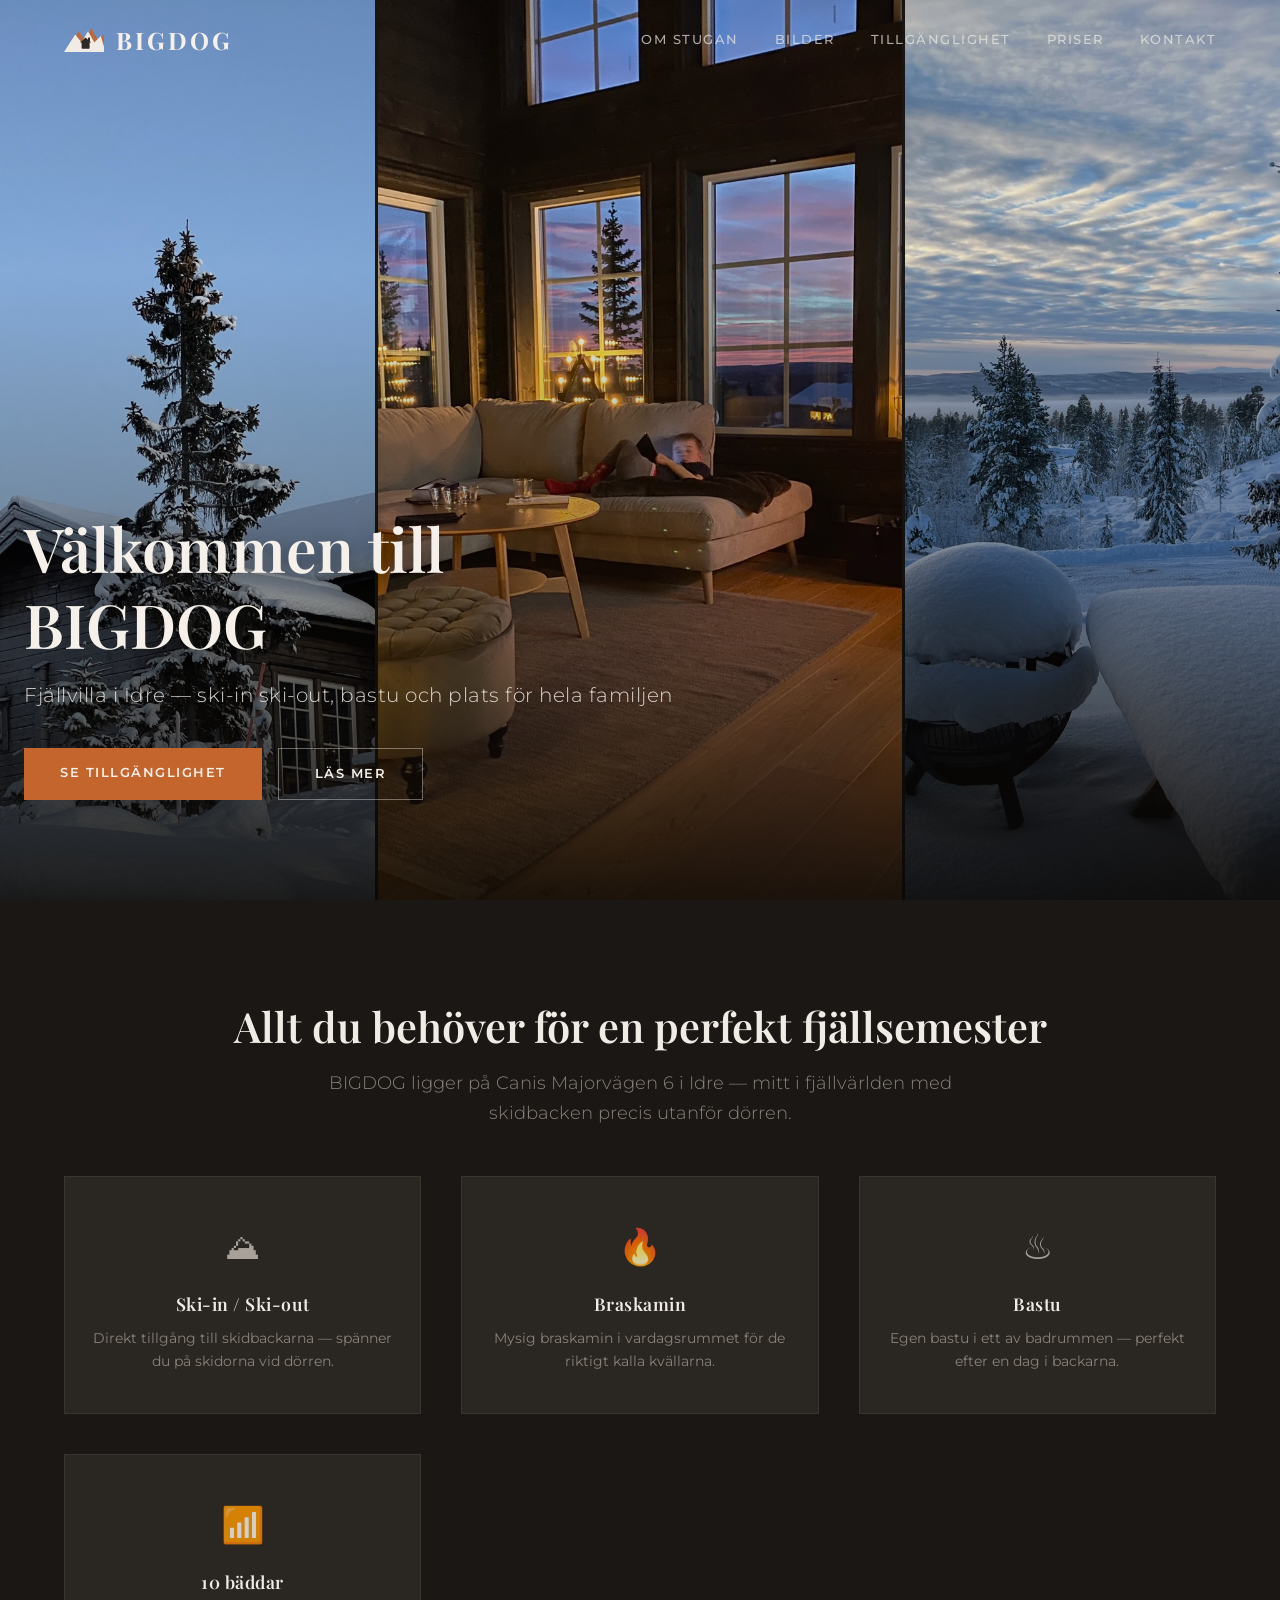
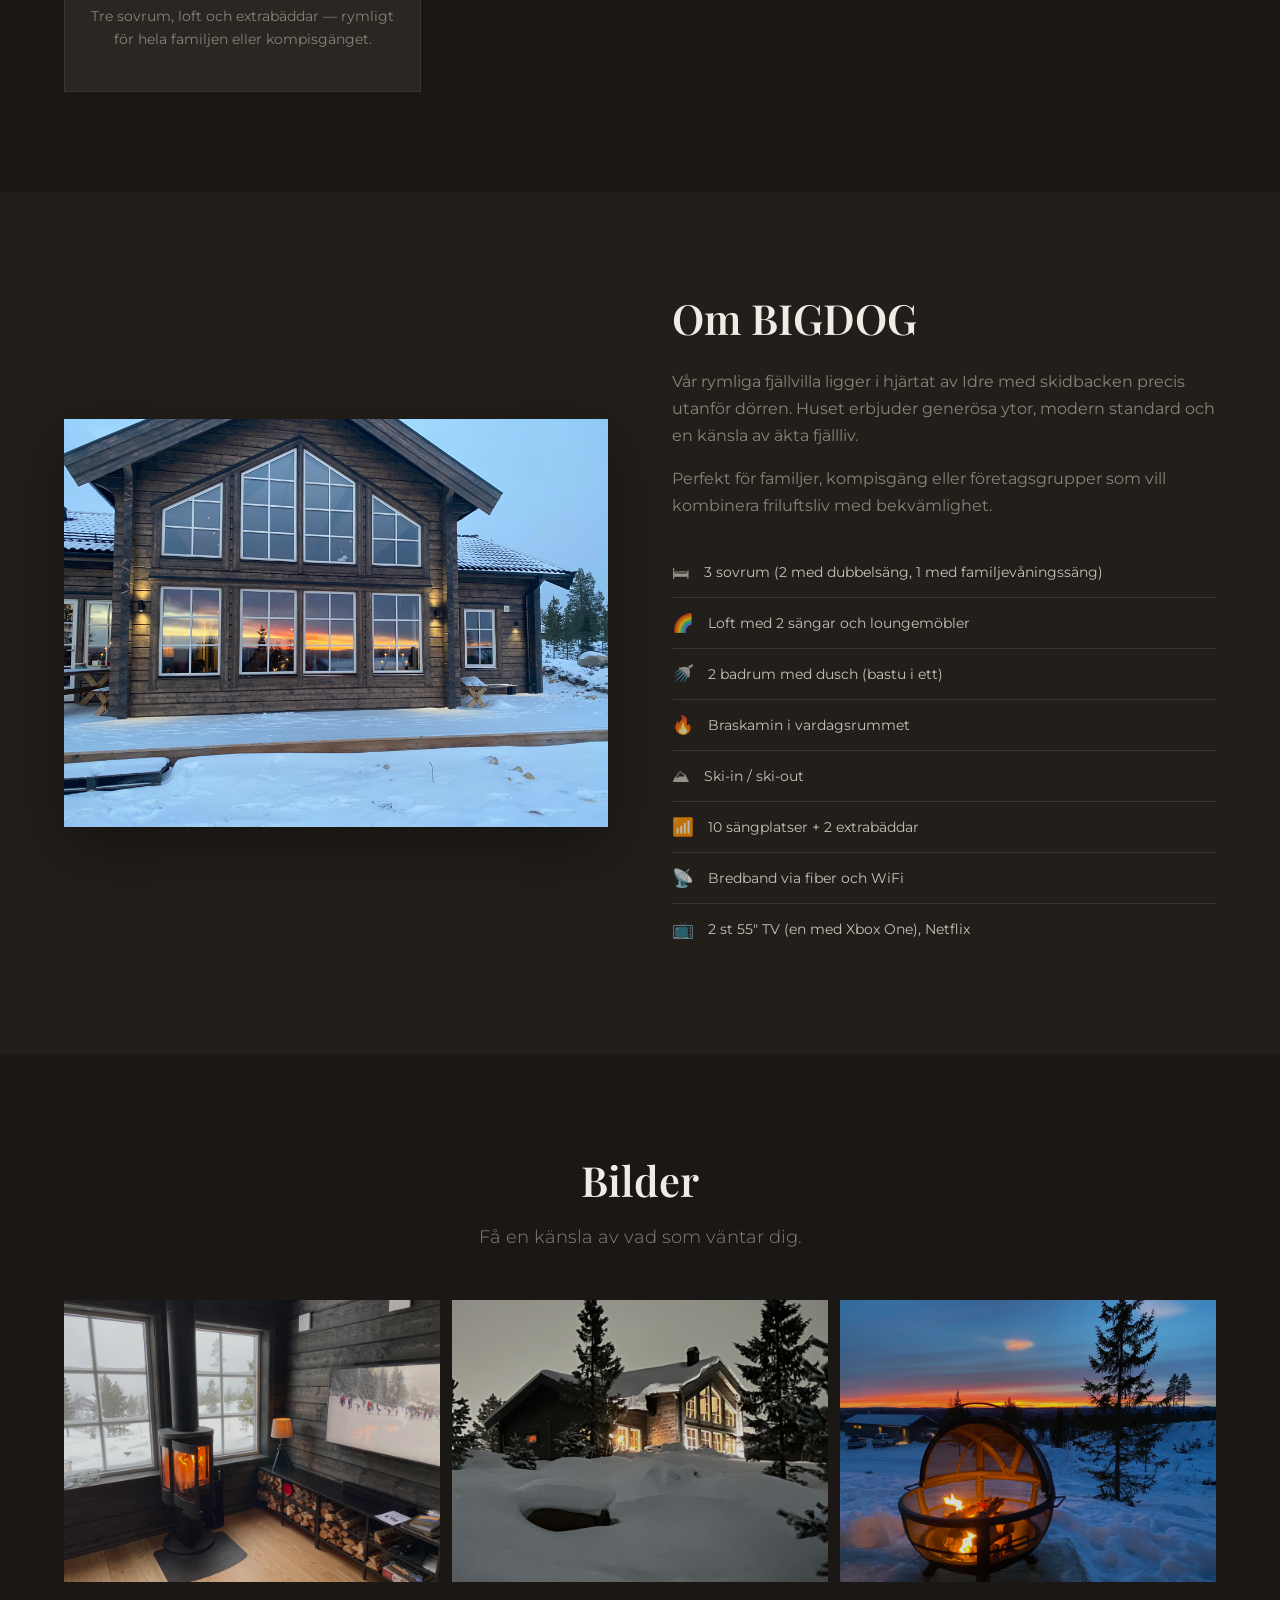
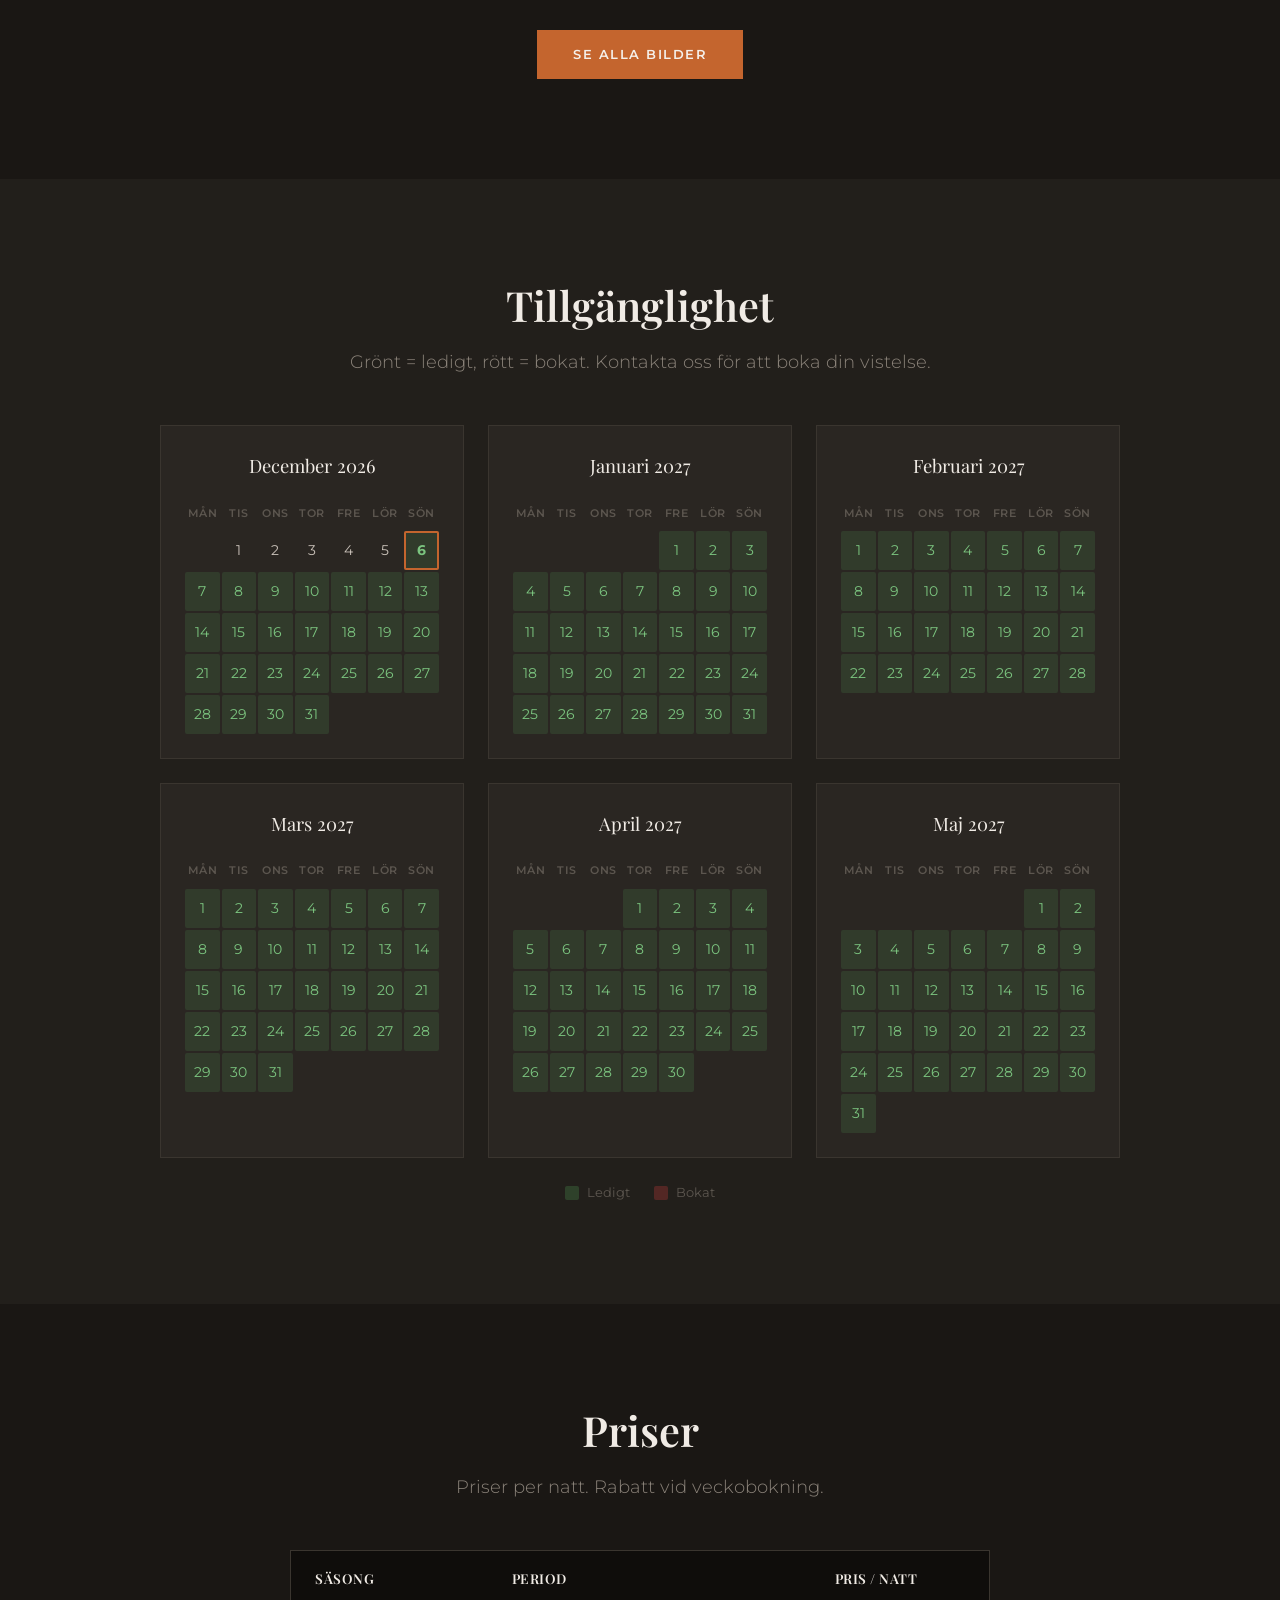
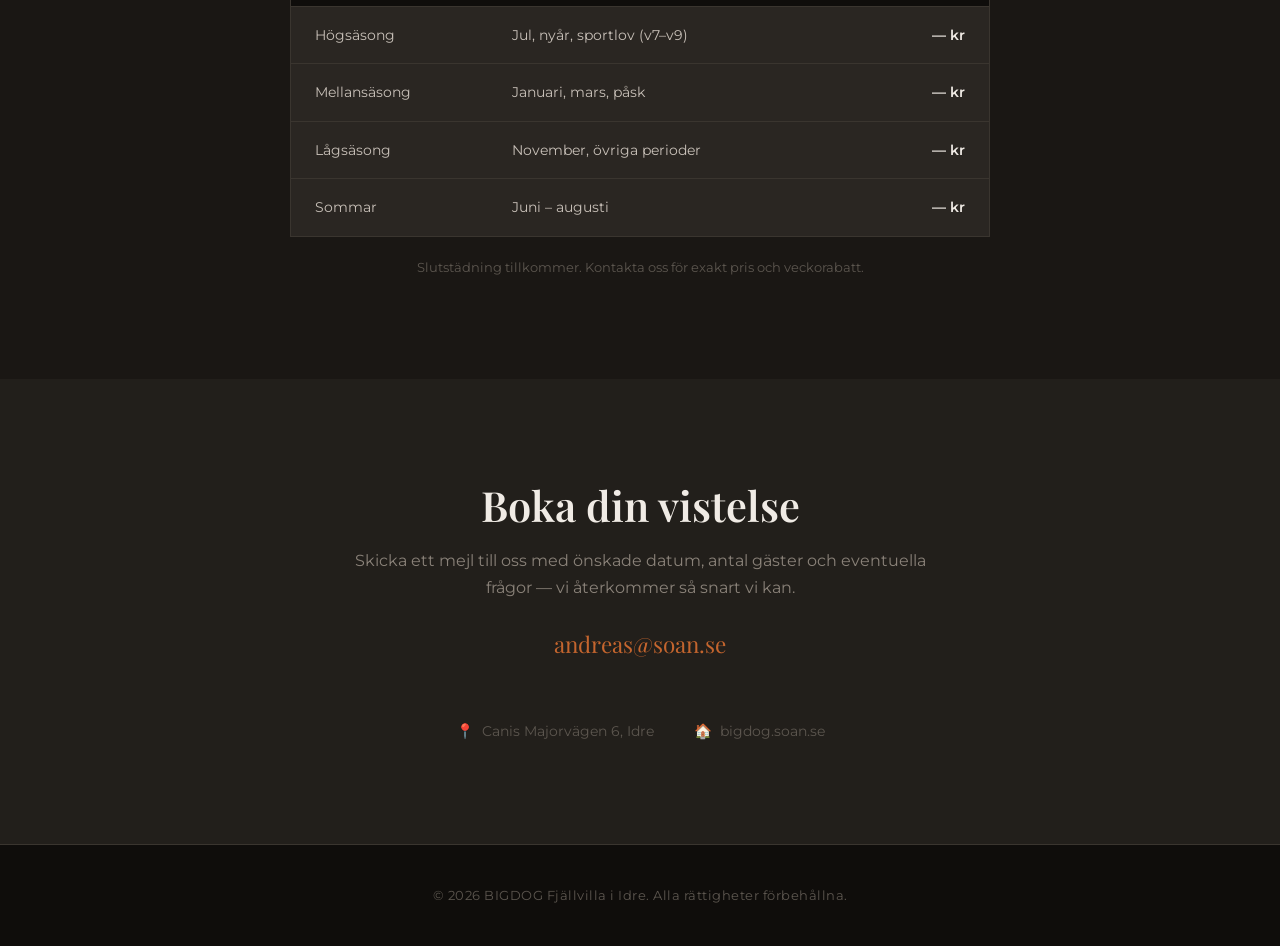
==== index.html @ 80e3b3d6 "Initial site: dark Forsgrens-inspired design with triptych hero Static rental site for BIGDOG fjällv" ====
<!DOCTYPE html>
<html lang="sv">
<head>
  <meta charset="UTF-8">
  <meta name="viewport" content="width=device-width, initial-scale=1.0">
  <title>BIGDOG — Fjällvilla i Idre</title>
  <meta name="description" content="Hyr vår fjällvilla BIGDOG i Idre. Ski-in ski-out, bastu, braskamin och plats för 10 gäster. Boka din fjällupplevelse idag.">
  <link rel="stylesheet" href="css/style.css">
  <link rel="icon" type="image/svg+xml" href="logo.svg">
</head>
<body>

  <!-- ===== HEADER ===== -->
  <header class="site-header">
    <div class="container">
      <a href="index.html" class="logo">
        <!-- Inline mini logo for header -->
        <svg viewBox="0 0 50 50" width="40" height="40" fill="none" xmlns="http://www.w3.org/2000/svg">
          <path d="M4 40 L18 14 L26 24 L34 10 L42 24 L50 18 L56 40 Z" fill="#C4652E" opacity="0.85"/>
          <path d="M0 40 L14 18 L22 28 L30 14 L38 28 L46 20 L52 40 Z" fill="#F0EBE5"/>
          <rect x="22" y="27" width="10" height="9" rx="1" fill="#2D2926"/>
          <path d="M20 28 L27 22 L34 28 Z" fill="#2D2926"/>
          <rect x="30" y="22" width="2.5" height="5" rx="0.5" fill="#2D2926"/>
        </svg>
        <span class="logo-text">BIGDOG</span>
      </a>
      <nav class="nav-links">
        <a href="#om">Om stugan</a>
        <a href="#galleri">Bilder</a>
        <a href="#kalender">Tillgänglighet</a>
        <a href="#priser">Priser</a>
        <a href="#kontakt">Kontakt</a>
      </nav>
      <button class="nav-toggle" aria-label="Meny">
        <span></span><span></span><span></span>
      </button>
    </div>
  </header>

  <!-- ===== HERO ===== -->
  <section class="hero">
    <div class="hero-triptych">
      <div class="hero-panel" style="background-image:url('pictures/gallery-13.jpg')"></div>
      <div class="hero-panel hero-panel--main" style="background-image:url('pictures/gallery-7.jpg')"></div>
      <div class="hero-panel" style="background-image:url('pictures/gallery-8.jpg')"></div>
    </div>
    <div class="hero-overlay"></div>
    <div class="hero-content">
      <h1>Välkommen till BIGDOG</h1>
      <p class="tagline">Fjällvilla i Idre — ski-in ski-out, bastu och plats för hela familjen</p>
      <div class="hero-buttons">
        <a href="#kalender" class="btn btn-primary">Se tillgänglighet</a>
        <a href="#om" class="btn btn-outline">Läs mer</a>
      </div>
    </div>
  </section>

  <!-- ===== FEATURES ===== -->
  <section class="section text-center">
    <div class="container">
      <h2>Allt du behöver för en perfekt fjällsemester</h2>
      <p class="section-subtitle">BIGDOG ligger på Canis Majorvägen 6 i Idre — mitt i fjällvärlden med skidbacken precis utanför dörren.</p>
      <div class="features-grid">
        <div class="feature-card">
          <span class="feature-icon">&#9968;</span>
          <h3>Ski-in / Ski-out</h3>
          <p>Direkt tillgång till skidbackarna — spänner du på skidorna vid dörren.</p>
        </div>
        <div class="feature-card">
          <span class="feature-icon">&#128293;</span>
          <h3>Braskamin</h3>
          <p>Mysig braskamin i vardagsrummet för de riktigt kalla kvällarna.</p>
        </div>
        <div class="feature-card">
          <span class="feature-icon">&#9832;</span>
          <h3>Bastu</h3>
          <p>Egen bastu i ett av badrummen — perfekt efter en dag i backarna.</p>
        </div>
        <div class="feature-card">
          <span class="feature-icon">&#128246;</span>
          <h3>10 bäddar</h3>
          <p>Tre sovrum, loft och extrabäddar — rymligt för hela familjen eller kompisgänget.</p>
        </div>
      </div>
    </div>
  </section>

  <!-- ===== OM STUGAN ===== -->
  <section id="om" class="section section--alt">
    <div class="container">
      <div class="about-grid">
        <div class="about-image">
          <img src="pictures/exterior.jpg" alt="BIGDOG fjällvilla exteriör">
        </div>
        <div class="about-text">
          <h2>Om BIGDOG</h2>
          <p>Vår rymliga fjällvilla ligger i hjärtat av Idre med skidbacken precis utanför dörren. Huset erbjuder generösa ytor, modern standard och en känsla av äkta fjällliv.</p>
          <p>Perfekt för familjer, kompisgäng eller företagsgrupper som vill kombinera friluftsliv med bekvämlighet.</p>
          <ul class="detail-list">
            <li><span class="icon">&#128719;</span> 3 sovrum (2 med dubbelsäng, 1 med familjevåningssäng)</li>
            <li><span class="icon">&#127752;</span> Loft med 2 sängar och loungemöbler</li>
            <li><span class="icon">&#128703;</span> 2 badrum med dusch (bastu i ett)</li>
            <li><span class="icon">&#128293;</span> Braskamin i vardagsrummet</li>
            <li><span class="icon">&#9968;</span> Ski-in / ski-out</li>
            <li><span class="icon">&#128246;</span> 10 sängplatser + 2 extrabäddar</li>
            <li><span class="icon">&#128225;</span> Bredband via fiber och WiFi</li>
            <li><span class="icon">&#128250;</span> 2 st 55" TV (en med Xbox One), Netflix</li>
          </ul>
        </div>
      </div>
    </div>
  </section>

  <!-- ===== GALLERI PREVIEW ===== -->
  <section id="galleri" class="section text-center">
    <div class="container">
      <h2>Bilder</h2>
      <p class="section-subtitle">Få en känsla av vad som väntar dig.</p>
      <div class="gallery-grid">
        <a href="galleri.html"><img src="pictures/gallery-1.jpg" alt="Braskamin med vedförvaring"></a>
        <a href="galleri.html"><img src="pictures/gallery-2.jpg" alt="Stugan i kvällsbelysning"></a>
        <a href="galleri.html"><img src="pictures/gallery-3.jpg" alt="Eldkorg i solnedgång"></a>
      </div>
      <div class="gallery-more">
        <a href="galleri.html" class="btn btn-primary">Se alla bilder</a>
      </div>
    </div>
  </section>

  <!-- ===== KALENDER ===== -->
  <section id="kalender" class="section section--alt text-center">
    <div class="container">
      <h2>Tillgänglighet</h2>
      <p class="section-subtitle">Grönt = ledigt, rött = bokat. Kontakta oss för att boka din vistelse.</p>
      <div class="calendar-wrapper">
        <div id="calendar-months" class="calendar-months">
          <!-- Rendered by calendar.js -->
        </div>
        <div class="calendar-legend">
          <span><span class="legend-dot available"></span> Ledigt</span>
          <span><span class="legend-dot booked"></span> Bokat</span>
        </div>
      </div>
    </div>
  </section>

  <!-- ===== PRISER ===== -->
  <section id="priser" class="section text-center">
    <div class="container">
      <h2>Priser</h2>
      <p class="section-subtitle">Priser per natt. Rabatt vid veckobokning.</p>
      <div class="pricing-table">
        <table>
          <thead>
            <tr>
              <th>Säsong</th>
              <th>Period</th>
              <th>Pris / natt</th>
            </tr>
          </thead>
          <tbody>
            <tr>
              <td>Högsäsong</td>
              <td>Jul, nyår, sportlov (v7–v9)</td>
              <td>— kr</td>
            </tr>
            <tr>
              <td>Mellansäsong</td>
              <td>Januari, mars, påsk</td>
              <td>— kr</td>
            </tr>
            <tr>
              <td>Lågsäsong</td>
              <td>November, övriga perioder</td>
              <td>— kr</td>
            </tr>
            <tr>
              <td>Sommar</td>
              <td>Juni – augusti</td>
              <td>— kr</td>
            </tr>
          </tbody>
        </table>
      </div>
      <p class="pricing-note">Slutstädning tillkommer. Kontakta oss för exakt pris och veckorabatt.</p>
    </div>
  </section>

  <!-- ===== KONTAKT ===== -->
  <section id="kontakt" class="section section--alt text-center">
    <div class="container">
      <div class="contact-content">
        <h2>Boka din vistelse</h2>
        <p>Skicka ett mejl till oss med önskade datum, antal gäster och eventuella frågor — vi återkommer så snart vi kan.</p>
        <a href="mailto:andreas@soan.se" class="contact-email">andreas@soan.se</a>
        <div class="contact-details">
          <div>
            <span>&#128205;</span> Canis Majorvägen 6, Idre
          </div>
          <div>
            <span>&#127968;</span> bigdog.soan.se
          </div>
        </div>
      </div>
    </div>
  </section>

  <!-- ===== FOOTER ===== -->
  <footer class="site-footer">
    <div class="container">
      <p>&copy; 2026 BIGDOG Fjällvilla i Idre. Alla rättigheter förbehållna.</p>
    </div>
  </footer>

  <script src="js/main.js"></script>
  <script src="js/calendar.js"></script>
</body>
</html>
---- css/style.css ----
/* ============================================================
   BIGDOG — Fjällvilla i Idre
   Design: Forsgrens-inspired dark timber, moody aesthetic
   ============================================================ */

/* --- Fonts --- */
@import url('https://fonts.googleapis.com/css2?family=Playfair+Display:wght@400;600;700&family=Montserrat:wght@300;400;500;600&display=swap');

/* --- Variables --- */
:root {
  --color-bg:         #1A1714;
  --color-bg-alt:     #221F1B;
  --color-bg-card:    #2A2622;
  --color-dark:       #0F0D0B;
  --color-text:       #C8C0B8;
  --color-text-light: #8A8279;
  --color-text-muted: #5C564F;
  --color-heading:    #F0EBE5;
  --color-white:      #F5F0EA;
  --color-accent:     #C4652E;
  --color-accent-hover:#D97A42;
  --color-border:     #3A352F;
  --color-overlay:    rgba(10, 8, 6, 0.45);

  --font-heading: 'Playfair Display', Georgia, serif;
  --font-body:    'Montserrat', 'Segoe UI', sans-serif;

  --max-width:    1200px;
  --header-h:     80px;
}

/* --- Reset --- */
*, *::before, *::after { box-sizing: border-box; margin: 0; padding: 0; }
html { scroll-behavior: smooth; }
body {
  font-family: var(--font-body);
  font-weight: 400;
  font-size: 16px;
  line-height: 1.7;
  color: var(--color-text);
  background: var(--color-bg);
}
img { max-width: 100%; height: auto; display: block; }
a   { color: var(--color-accent); text-decoration: none; transition: color .2s; }
a:hover { color: var(--color-accent-hover); }
ul  { list-style: none; }

/* --- Utility --- */
.container { max-width: var(--max-width); margin: 0 auto; padding: 0 24px; }
.section   { padding: 100px 0; }
.section--alt { background: var(--color-bg-alt); }
.text-center { text-align: center; }

/* --- Typography --- */
h1, h2, h3, h4 {
  font-family: var(--font-heading);
  color: var(--color-heading);
  font-weight: 600;
  line-height: 1.25;
}
h1 { font-size: clamp(2.4rem, 5vw, 3.8rem); }
h2 { font-size: clamp(1.8rem, 3.5vw, 2.6rem); margin-bottom: 16px; }
h3 { font-size: 1.3rem; margin-bottom: 12px; }
p + p { margin-top: 1em; }

.section-subtitle {
  font-family: var(--font-body);
  font-weight: 300;
  font-size: 1.1rem;
  color: var(--color-text-light);
  max-width: 640px;
  margin: 0 auto 48px;
}

/* --- Header / Nav --- */
.site-header {
  position: fixed;
  top: 0; left: 0; right: 0;
  height: var(--header-h);
  z-index: 1000;
  background: transparent;
  transition: background .4s;
}
.site-header.scrolled {
  background: rgba(15, 13, 11, 0.95);
  backdrop-filter: blur(12px);
  -webkit-backdrop-filter: blur(12px);
}
.site-header .container {
  display: flex;
  align-items: center;
  justify-content: space-between;
  height: 100%;
}
.logo {
  display: flex;
  align-items: center;
  gap: 12px;
  text-decoration: none;
}
.logo svg { height: 40px; width: auto; }
.logo-text {
  font-family: var(--font-heading);
  font-size: 1.5rem;
  font-weight: 700;
  color: var(--color-white);
  letter-spacing: 3px;
  text-transform: uppercase;
}

.nav-links {
  display: flex;
  gap: 36px;
  align-items: center;
}
.nav-links a {
  color: rgba(240,235,229,.7);
  font-size: .8rem;
  font-weight: 500;
  letter-spacing: 1.5px;
  text-transform: uppercase;
  transition: color .2s;
  position: relative;
}
.nav-links a::after {
  content: '';
  position: absolute;
  bottom: -4px;
  left: 0; right: 0;
  height: 1px;
  background: var(--color-white);
  transform: scaleX(0);
  transition: transform .3s;
}
.nav-links a:hover::after,
.nav-links a.active::after {
  transform: scaleX(1);
}
.nav-links a:hover,
.nav-links a.active {
  color: var(--color-white);
}

/* Hamburger */
.nav-toggle {
  display: none;
  background: none;
  border: none;
  cursor: pointer;
  padding: 8px;
}
.nav-toggle span {
  display: block;
  width: 24px;
  height: 2px;
  background: var(--color-white);
  margin: 5px 0;
  transition: transform .3s, opacity .3s;
}
.nav-toggle.open span:nth-child(1) { transform: translateY(7px) rotate(45deg); }
.nav-toggle.open span:nth-child(2) { opacity: 0; }
.nav-toggle.open span:nth-child(3) { transform: translateY(-7px) rotate(-45deg); }

/* --- Hero --- */
.hero {
  position: relative;
  min-height: 100vh;
  display: flex;
  align-items: flex-end;
  justify-content: flex-start;
  color: var(--color-white);
  overflow: hidden;
}
.hero-triptych {
  position: absolute;
  inset: 0;
  display: grid;
  grid-template-columns: 1fr 1.4fr 1fr;
  gap: 3px;
  z-index: -2;
}
.hero-panel {
  background-size: cover;
  background-position: center;
}
.hero-panel--main {
  background-position: center 30%;
}
.hero-overlay {
  position: absolute;
  inset: 0;
  background: linear-gradient(
    to top,
    rgba(10, 8, 6, 0.9) 0%,
    rgba(10, 8, 6, 0.35) 40%,
    rgba(10, 8, 6, 0.08) 70%,
    rgba(10, 8, 6, 0.15) 100%
  );
  z-index: -1;
}
.hero-content {
  max-width: 720px;
  padding: 0 24px 100px;
}
.hero h1 {
  color: var(--color-white);
  margin-bottom: 16px;
  text-shadow: 0 2px 20px rgba(0,0,0,.4);
}
.hero .tagline {
  font-family: var(--font-body);
  font-weight: 300;
  font-size: clamp(1rem, 2.5vw, 1.25rem);
  margin-bottom: 36px;
  opacity: .85;
  letter-spacing: .5px;
}

/* --- Buttons --- */
.btn {
  display: inline-block;
  padding: 14px 36px;
  font-family: var(--font-body);
  font-size: .8rem;
  font-weight: 600;
  letter-spacing: 1.5px;
  text-transform: uppercase;
  border-radius: 0;
  transition: background .2s, transform .15s, border-color .2s;
  cursor: pointer;
  border: none;
}
.btn:hover { transform: translateY(-1px); }
.btn-primary {
  background: var(--color-accent);
  color: var(--color-white);
}
.btn-primary:hover {
  background: var(--color-accent-hover);
  color: var(--color-white);
}
.btn-outline {
  background: transparent;
  color: var(--color-white);
  border: 1px solid rgba(240,235,229,.4);
}
.btn-outline:hover {
  background: rgba(240,235,229,.08);
  color: var(--color-white);
  border-color: rgba(240,235,229,.7);
}
.hero-buttons { display: flex; gap: 16px; flex-wrap: wrap; }

/* --- Features grid --- */
.features-grid {
  display: grid;
  grid-template-columns: repeat(auto-fit, minmax(260px, 1fr));
  gap: 40px;
  margin-top: 48px;
}
.feature-card {
  text-align: center;
  padding: 40px 24px;
  background: var(--color-bg-card);
  border: 1px solid var(--color-border);
}
.feature-icon {
  font-size: 2.2rem;
  margin-bottom: 16px;
  display: block;
  opacity: .8;
}
.feature-card h3 {
  font-size: 1.1rem;
  letter-spacing: .5px;
}
.feature-card p {
  color: var(--color-text-light);
  font-size: .9rem;
  line-height: 1.6;
}

/* --- About / Details --- */
.about-grid {
  display: grid;
  grid-template-columns: 1fr 1fr;
  gap: 64px;
  align-items: center;
}
.about-image {
  overflow: hidden;
  box-shadow: 0 20px 60px rgba(0,0,0,.4);
}
.about-image img {
  width: 100%;
  height: 100%;
  object-fit: cover;
}
.about-text h2 { margin-bottom: 24px; }
.about-text p  { margin-bottom: 16px; color: var(--color-text-light); }

.detail-list {
  margin-top: 28px;
}
.detail-list li {
  padding: 10px 0;
  border-bottom: 1px solid var(--color-border);
  display: flex;
  align-items: center;
  gap: 14px;
  font-size: .9rem;
  color: var(--color-text);
}
.detail-list li:last-child { border-bottom: none; }
.detail-list .icon { font-size: 1.1rem; flex-shrink: 0; opacity: .7; }

/* --- Gallery preview --- */
.gallery-grid {
  display: grid;
  grid-template-columns: repeat(3, 1fr);
  gap: 12px;
}
.gallery-grid a {
  overflow: hidden;
  aspect-ratio: 4/3;
  display: block;
  transition: transform .4s, opacity .3s;
  position: relative;
}
.gallery-grid a::after {
  content: '';
  position: absolute;
  inset: 0;
  background: rgba(10,8,6,.15);
  transition: background .3s;
}
.gallery-grid a:hover::after {
  background: transparent;
}
.gallery-grid a:hover {
  transform: scale(1.02);
}
.gallery-grid img {
  width: 100%;
  height: 100%;
  object-fit: cover;
}
.gallery-more {
  margin-top: 48px;
}

/* --- Calendar --- */
.calendar-wrapper {
  max-width: 960px;
  margin: 0 auto;
}
.calendar-months {
  display: grid;
  grid-template-columns: repeat(auto-fit, minmax(300px, 1fr));
  gap: 24px;
}
.cal-month {
  background: var(--color-bg-card);
  border: 1px solid var(--color-border);
  padding: 24px;
}
.cal-month-title {
  font-family: var(--font-heading);
  font-size: 1.15rem;
  text-align: center;
  margin-bottom: 16px;
  color: var(--color-heading);
}
.cal-grid {
  display: grid;
  grid-template-columns: repeat(7, 1fr);
  gap: 2px;
  text-align: center;
  font-size: .85rem;
}
.cal-grid .day-header {
  font-weight: 600;
  color: var(--color-text-muted);
  padding: 6px 0;
  font-size: .7rem;
  text-transform: uppercase;
  letter-spacing: .5px;
}
.cal-grid .day {
  padding: 8px 4px;
  border-radius: 2px;
  position: relative;
}
.cal-grid .day.available {
  background: rgba(76, 145, 80, .2);
  color: #7BC47F;
}
.cal-grid .day.booked {
  background: rgba(198, 60, 60, .2);
  color: #D47272;
}
.cal-grid .day.today {
  font-weight: 700;
  box-shadow: inset 0 0 0 2px var(--color-accent);
}
.cal-grid .day.empty {
  background: transparent;
}

.calendar-legend {
  display: flex;
  gap: 24px;
  justify-content: center;
  margin-top: 24px;
  font-size: .8rem;
  color: var(--color-text-muted);
}
.calendar-legend span {
  display: flex;
  align-items: center;
  gap: 8px;
}
.legend-dot {
  width: 14px;
  height: 14px;
  border-radius: 2px;
  display: inline-block;
}
.legend-dot.available { background: rgba(76, 145, 80, .3); }
.legend-dot.booked    { background: rgba(198, 60, 60, .3); }

/* --- Pricing --- */
.pricing-table {
  max-width: 700px;
  margin: 0 auto;
  background: var(--color-bg-card);
  border: 1px solid var(--color-border);
  overflow: hidden;
}
.pricing-table table {
  width: 100%;
  border-collapse: collapse;
}
.pricing-table th,
.pricing-table td {
  padding: 16px 24px;
  text-align: left;
  border-bottom: 1px solid var(--color-border);
}
.pricing-table th {
  background: var(--color-dark);
  color: var(--color-heading);
  font-family: var(--font-heading);
  font-weight: 600;
  font-size: .85rem;
  letter-spacing: .5px;
  text-transform: uppercase;
}
.pricing-table td {
  font-size: .9rem;
  color: var(--color-text);
}
.pricing-table tr:last-child td { border-bottom: none; }
.pricing-table td:last-child { text-align: right; font-weight: 600; color: var(--color-heading); }
.pricing-note {
  text-align: center;
  margin-top: 20px;
  font-size: .8rem;
  color: var(--color-text-muted);
}

/* --- Contact --- */
.contact-content {
  max-width: 600px;
  margin: 0 auto;
  text-align: center;
}
.contact-content p {
  color: var(--color-text-light);
  margin-bottom: 24px;
}
.contact-email {
  font-family: var(--font-heading);
  font-size: 1.4rem;
  color: var(--color-accent);
  display: inline-block;
  margin-bottom: 32px;
}
.contact-email:hover { color: var(--color-accent-hover); }
.contact-details {
  display: flex;
  gap: 40px;
  justify-content: center;
  flex-wrap: wrap;
  margin-top: 24px;
  font-size: .9rem;
  color: var(--color-text-muted);
}
.contact-details div {
  display: flex;
  align-items: center;
  gap: 8px;
}

/* --- Footer --- */
.site-footer {
  background: var(--color-dark);
  color: var(--color-text-muted);
  padding: 40px 0;
  text-align: center;
  font-size: .8rem;
  letter-spacing: .5px;
  border-top: 1px solid var(--color-border);
}
.site-footer a { color: var(--color-text-light); }
.site-footer a:hover { color: var(--color-white); }

/* --- Gallery page --- */
.page-header {
  padding: 140px 0 60px;
  text-align: center;
  background: var(--color-dark);
  color: var(--color-white);
}
.page-header h1 { color: var(--color-heading); margin-bottom: 12px; }
.page-header p { color: var(--color-text-muted); font-weight: 300; }

.gallery-full {
  display: grid;
  grid-template-columns: repeat(auto-fill, minmax(350px, 1fr));
  gap: 12px;
}
.gallery-full .gallery-item {
  overflow: hidden;
  aspect-ratio: 4/3;
  cursor: pointer;
  transition: transform .4s, opacity .3s;
  position: relative;
}
.gallery-full .gallery-item::after {
  content: '';
  position: absolute;
  inset: 0;
  background: rgba(10,8,6,.1);
  transition: background .3s;
}
.gallery-full .gallery-item:hover::after {
  background: transparent;
}
.gallery-full .gallery-item:hover {
  transform: scale(1.02);
}
.gallery-full .gallery-item img {
  width: 100%;
  height: 100%;
  object-fit: cover;
}

/* Lightbox */
.lightbox {
  position: fixed;
  inset: 0;
  background: rgba(0,0,0,.95);
  z-index: 2000;
  display: none;
  align-items: center;
  justify-content: center;
  cursor: zoom-out;
}
.lightbox.active { display: flex; }
.lightbox img {
  max-width: 90vw;
  max-height: 90vh;
  box-shadow: 0 4px 40px rgba(0,0,0,.5);
}
.lightbox-close {
  position: absolute;
  top: 20px;
  right: 24px;
  background: none;
  border: none;
  color: rgba(240,235,229,.6);
  font-size: 2rem;
  cursor: pointer;
  transition: color .2s;
}
.lightbox-close:hover { color: var(--color-white); }
.lightbox-nav {
  position: absolute;
  top: 50%;
  transform: translateY(-50%);
  background: rgba(255,255,255,.08);
  border: none;
  color: rgba(240,235,229,.7);
  font-size: 2rem;
  padding: 12px 16px;
  cursor: pointer;
  transition: background .2s, color .2s;
}
.lightbox-nav:hover {
  background: rgba(255,255,255,.15);
  color: var(--color-white);
}
.lightbox-prev { left: 16px; }
.lightbox-next { right: 16px; }

/* --- Responsive --- */
@media (max-width: 768px) {
  .nav-links {
    position: fixed;
    top: var(--header-h);
    left: 0; right: 0;
    background: rgba(15, 13, 11, 0.97);
    flex-direction: column;
    padding: 24px;
    gap: 20px;
    transform: translateY(-100%);
    opacity: 0;
    transition: transform .3s, opacity .3s;
    pointer-events: none;
  }
  .nav-links.open {
    transform: translateY(0);
    opacity: 1;
    pointer-events: all;
  }
  .nav-toggle { display: block; }

  .about-grid { grid-template-columns: 1fr; }
  .gallery-grid { grid-template-columns: repeat(2, 1fr); }
  .hero-buttons { flex-direction: column; }
  .contact-details { flex-direction: column; align-items: center; }
  .calendar-months { grid-template-columns: 1fr; }

  .section { padding: 72px 0; }
  .hero-content { padding-bottom: 60px; }
  .hero-triptych {
    grid-template-columns: 1fr;
  }
  .hero-panel:not(.hero-panel--main) {
    display: none;
  }
}

@media (max-width: 480px) {
  .gallery-grid { grid-template-columns: 1fr; }
  .gallery-full { grid-template-columns: 1fr; }
}
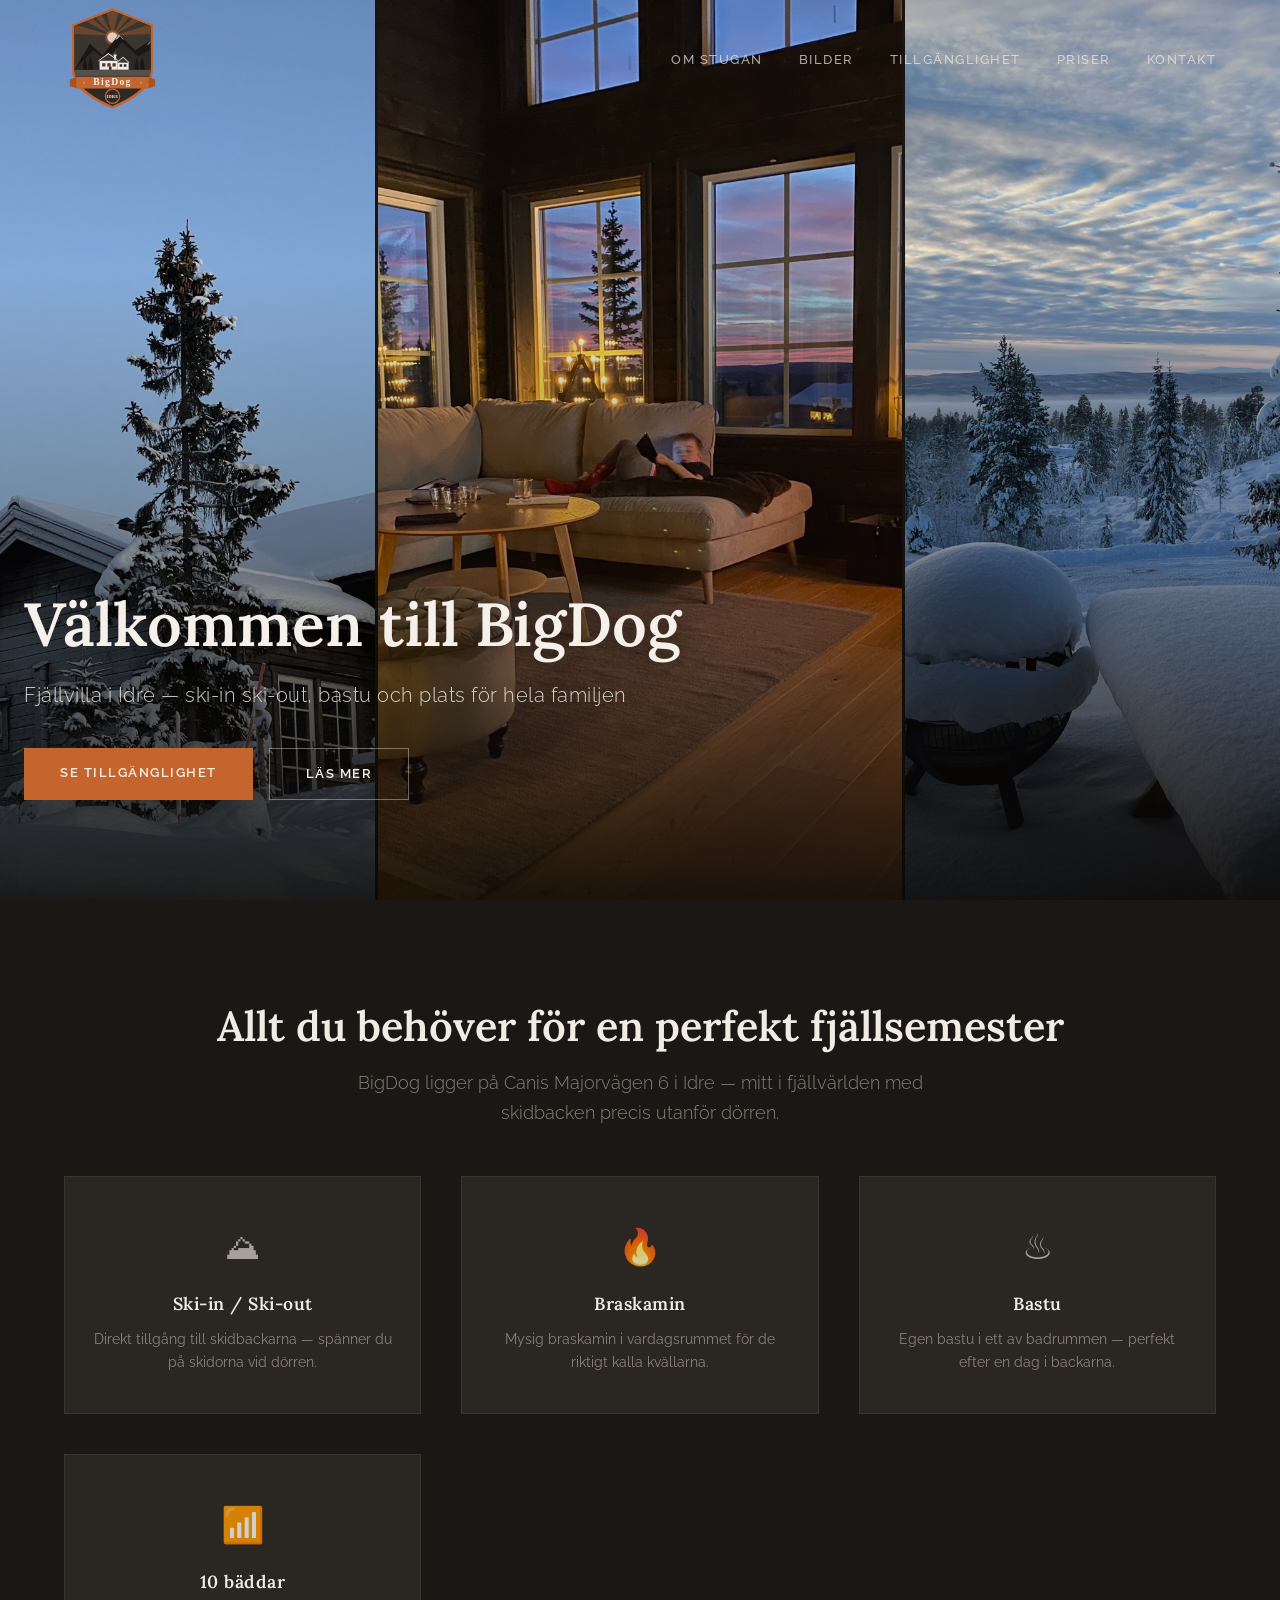
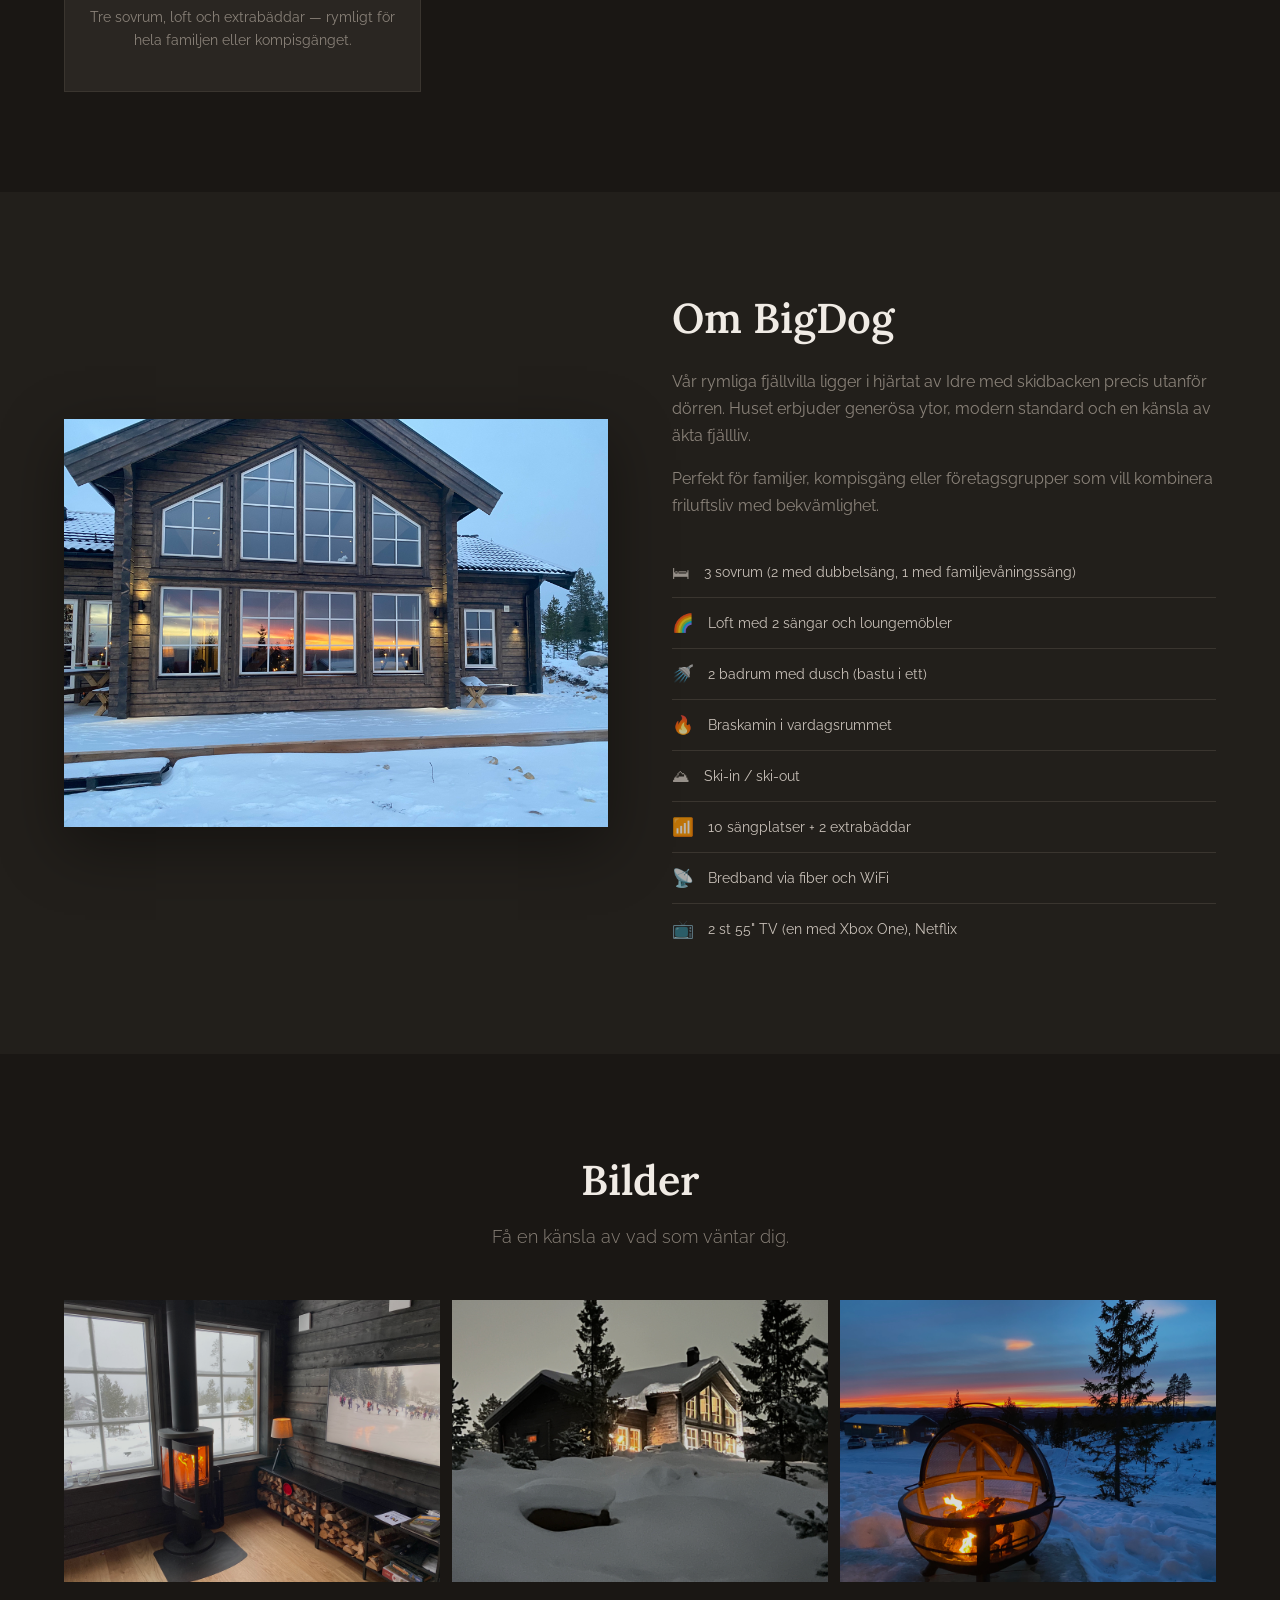
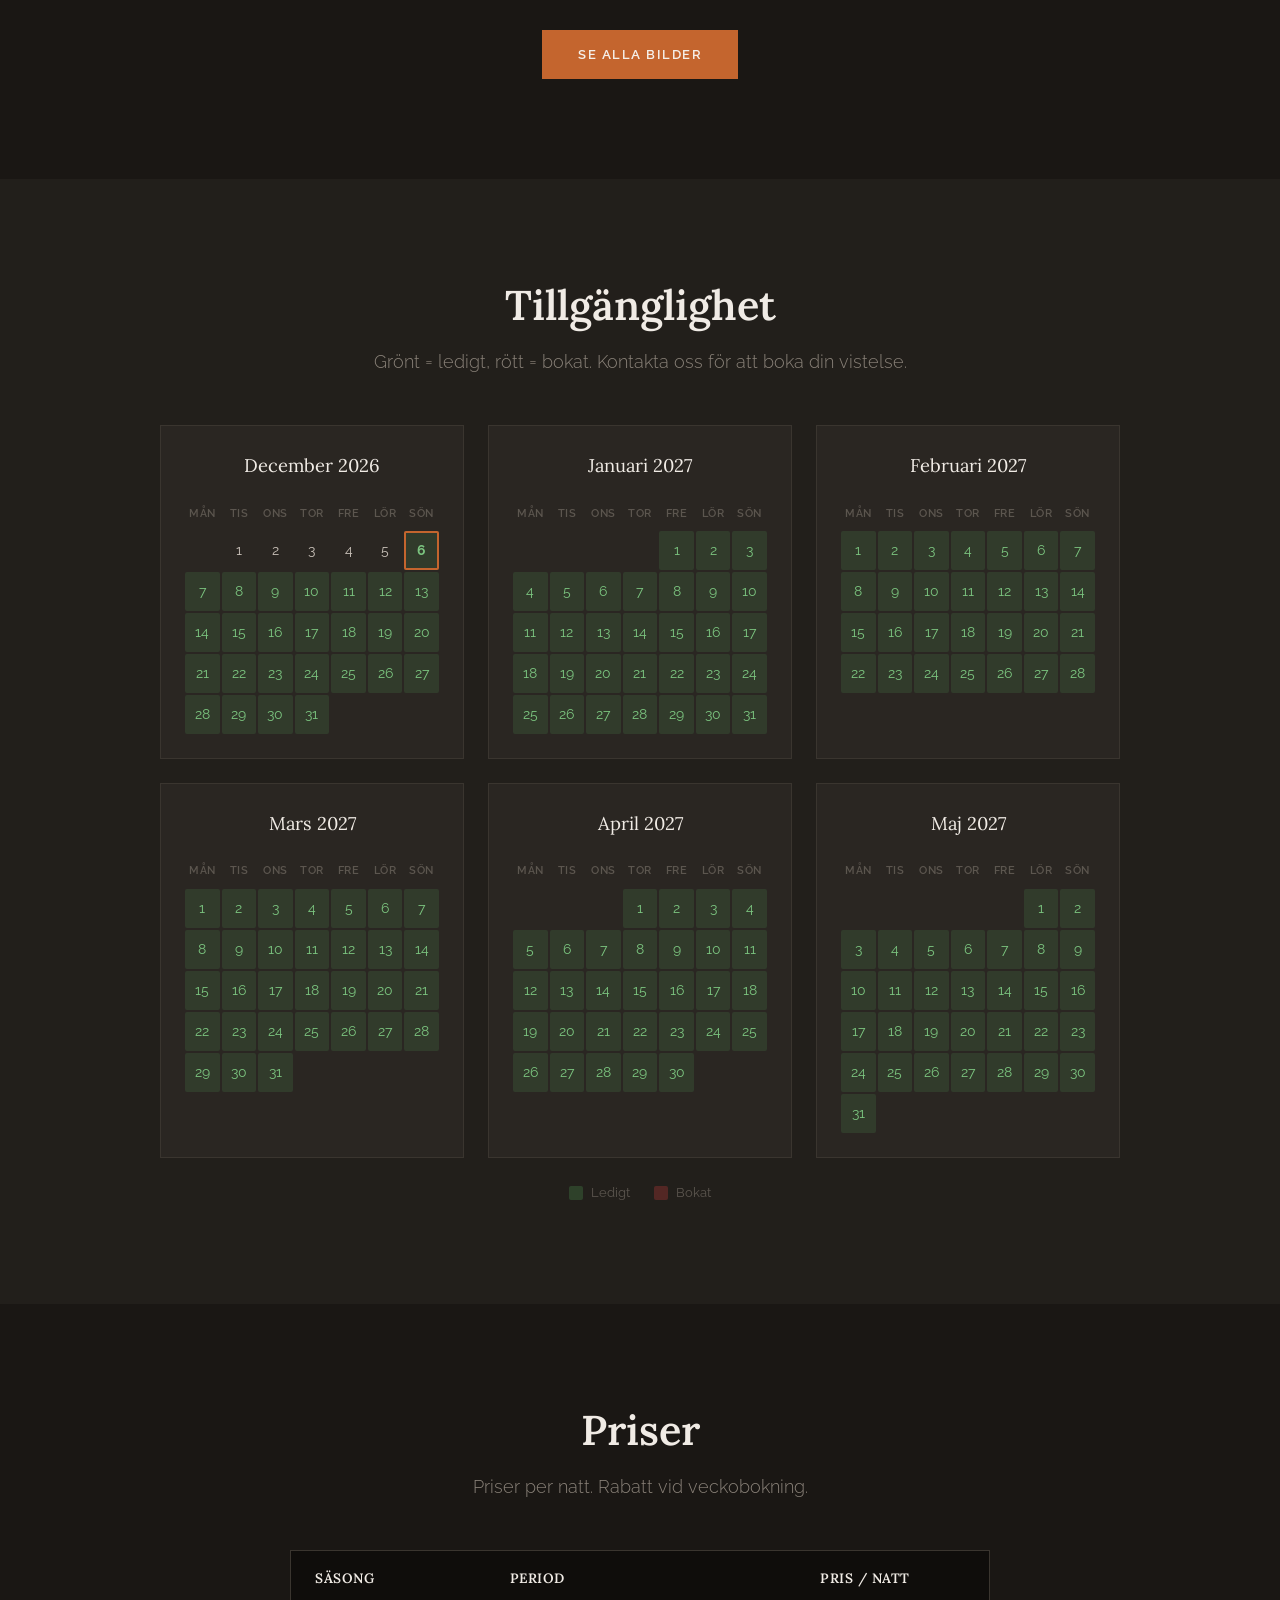
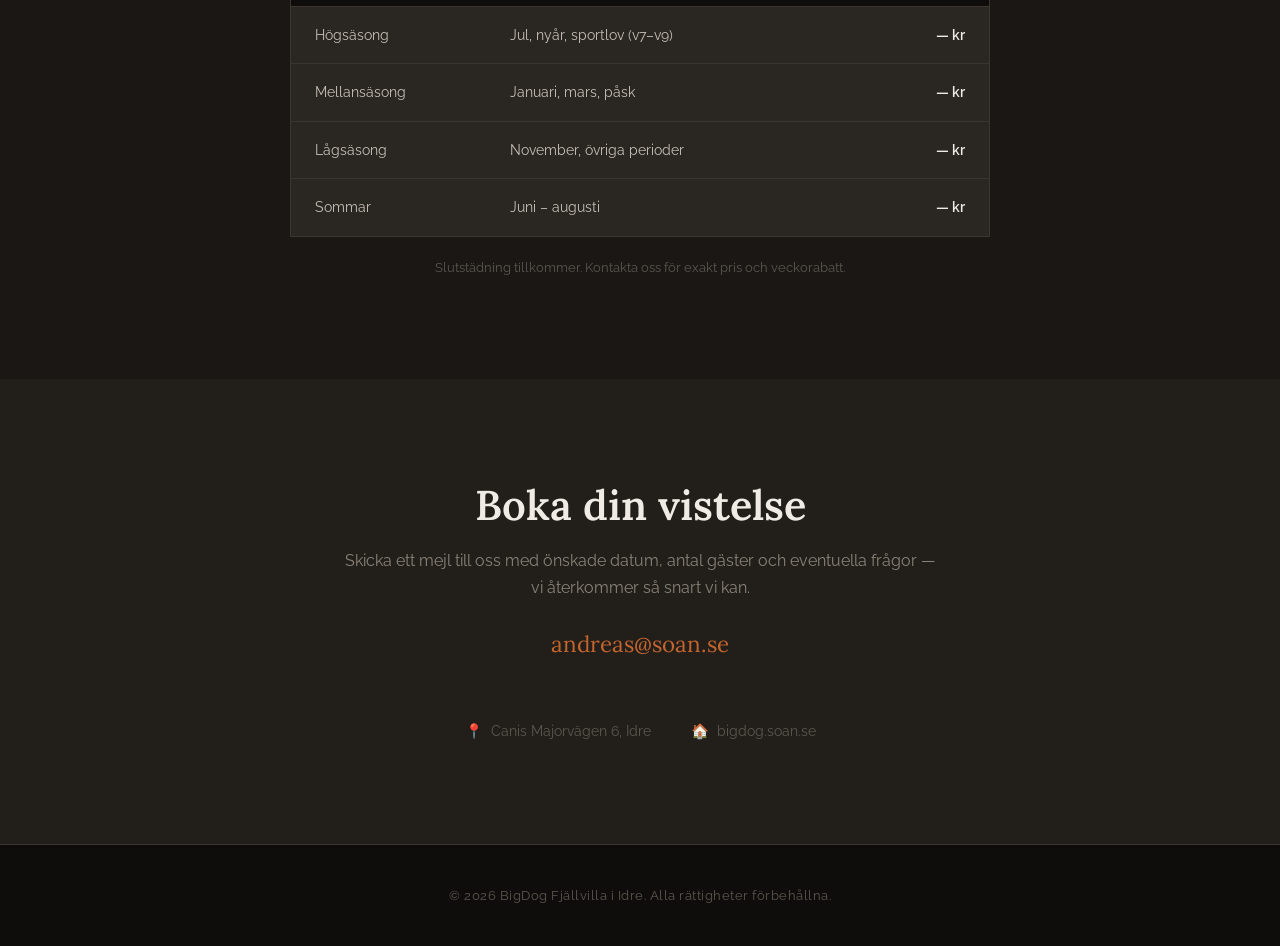
==== commit 55ede92f: "Lora+Raleway fonts, BigDog rename, bigger logo, preview gate - Swap fonts to Lora (headings) + Ralew" ====
--- a/index.html
+++ b/index.html
@@ -3,9 +3,10 @@
 <head>
   <meta charset="UTF-8">
   <meta name="viewport" content="width=device-width, initial-scale=1.0">
-  <title>BIGDOG — Fjällvilla i Idre</title>
-  <meta name="description" content="Hyr vår fjällvilla BIGDOG i Idre. Ski-in ski-out, bastu, braskamin och plats för 10 gäster. Boka din fjällupplevelse idag.">
+  <title>BigDog — Fjällvilla i Idre</title>
+  <meta name="description" content="Hyr vår fjällvilla BigDog i Idre. Ski-in ski-out, bastu, braskamin och plats för 10 gäster. Boka din fjällupplevelse idag.">
   <link rel="stylesheet" href="css/style.css">
+  <script src="js/gate.js"></script>
   <link rel="icon" type="image/svg+xml" href="logo.svg">
 </head>
 <body>
@@ -14,15 +15,8 @@
   <header class="site-header">
     <div class="container">
       <a href="index.html" class="logo">
-        <!-- Inline mini logo for header -->
-        <svg viewBox="0 0 50 50" width="40" height="40" fill="none" xmlns="http://www.w3.org/2000/svg">
-          <path d="M4 40 L18 14 L26 24 L34 10 L42 24 L50 18 L56 40 Z" fill="#C4652E" opacity="0.85"/>
-          <path d="M0 40 L14 18 L22 28 L30 14 L38 28 L46 20 L52 40 Z" fill="#F0EBE5"/>
-          <rect x="22" y="27" width="10" height="9" rx="1" fill="#2D2926"/>
-          <path d="M20 28 L27 22 L34 28 Z" fill="#2D2926"/>
-          <rect x="30" y="22" width="2.5" height="5" rx="0.5" fill="#2D2926"/>
-        </svg>
-        <span class="logo-text">BIGDOG</span>
+        <img src="logo.svg" alt="BigDog" class="logo-badge">
+        <span class="logo-text">BigDog</span>
       </a>
       <nav class="nav-links">
         <a href="#om">Om stugan</a>
@@ -46,7 +40,7 @@
     </div>
     <div class="hero-overlay"></div>
     <div class="hero-content">
-      <h1>Välkommen till BIGDOG</h1>
+      <h1>Välkommen till BigDog</h1>
       <p class="tagline">Fjällvilla i Idre — ski-in ski-out, bastu och plats för hela familjen</p>
       <div class="hero-buttons">
         <a href="#kalender" class="btn btn-primary">Se tillgänglighet</a>
@@ -59,7 +53,7 @@
   <section class="section text-center">
     <div class="container">
       <h2>Allt du behöver för en perfekt fjällsemester</h2>
-      <p class="section-subtitle">BIGDOG ligger på Canis Majorvägen 6 i Idre — mitt i fjällvärlden med skidbacken precis utanför dörren.</p>
+      <p class="section-subtitle">BigDog ligger på Canis Majorvägen 6 i Idre — mitt i fjällvärlden med skidbacken precis utanför dörren.</p>
       <div class="features-grid">
         <div class="feature-card">
           <span class="feature-icon">&#9968;</span>
@@ -90,10 +84,10 @@
     <div class="container">
       <div class="about-grid">
         <div class="about-image">
-          <img src="pictures/exterior.jpg" alt="BIGDOG fjällvilla exteriör">
+          <img src="pictures/exterior.jpg" alt="BigDog fjällvilla exteriör">
         </div>
         <div class="about-text">
-          <h2>Om BIGDOG</h2>
+          <h2>Om BigDog</h2>
           <p>Vår rymliga fjällvilla ligger i hjärtat av Idre med skidbacken precis utanför dörren. Huset erbjuder generösa ytor, modern standard och en känsla av äkta fjällliv.</p>
           <p>Perfekt för familjer, kompisgäng eller företagsgrupper som vill kombinera friluftsliv med bekvämlighet.</p>
           <ul class="detail-list">
@@ -208,7 +202,7 @@
   <!-- ===== FOOTER ===== -->
   <footer class="site-footer">
     <div class="container">
-      <p>&copy; 2026 BIGDOG Fjällvilla i Idre. Alla rättigheter förbehållna.</p>
+      <p>&copy; 2026 BigDog Fjällvilla i Idre. Alla rättigheter förbehållna.</p>
     </div>
   </footer>
 
--- a/css/style.css
+++ b/css/style.css
@@ -4,7 +4,7 @@
    ============================================================ */
 
 /* --- Fonts --- */
-@import url('https://fonts.googleapis.com/css2?family=Playfair+Display:wght@400;600;700&family=Montserrat:wght@300;400;500;600&display=swap');
+@import url('https://fonts.googleapis.com/css2?family=Lora:wght@400;600;700&family=Raleway:wght@300;400;500;600&display=swap');
 
 /* --- Variables --- */
 :root {
@@ -22,11 +22,11 @@
   --color-border:     #3A352F;
   --color-overlay:    rgba(10, 8, 6, 0.45);
 
-  --font-heading: 'Playfair Display', Georgia, serif;
-  --font-body:    'Montserrat', 'Segoe UI', sans-serif;
+  --font-heading: 'Lora', Georgia, serif;
+  --font-body:    'Raleway', 'Segoe UI', sans-serif;
 
   --max-width:    1200px;
-  --header-h:     80px;
+  --header-h:     120px;
 }
 
 /* --- Reset --- */
@@ -98,14 +98,14 @@
   gap: 12px;
   text-decoration: none;
 }
-.logo svg { height: 40px; width: auto; }
+.logo-badge { height: 110px; width: auto; }
 .logo-text {
-  font-family: var(--font-heading);
-  font-size: 1.5rem;
-  font-weight: 700;
-  color: var(--color-white);
-  letter-spacing: 3px;
-  text-transform: uppercase;
+  /* Hidden — badge logo already contains the name */
+  position: absolute;
+  width: 1px;
+  height: 1px;
+  overflow: hidden;
+  clip: rect(0,0,0,0);
 }
 
 .nav-links {
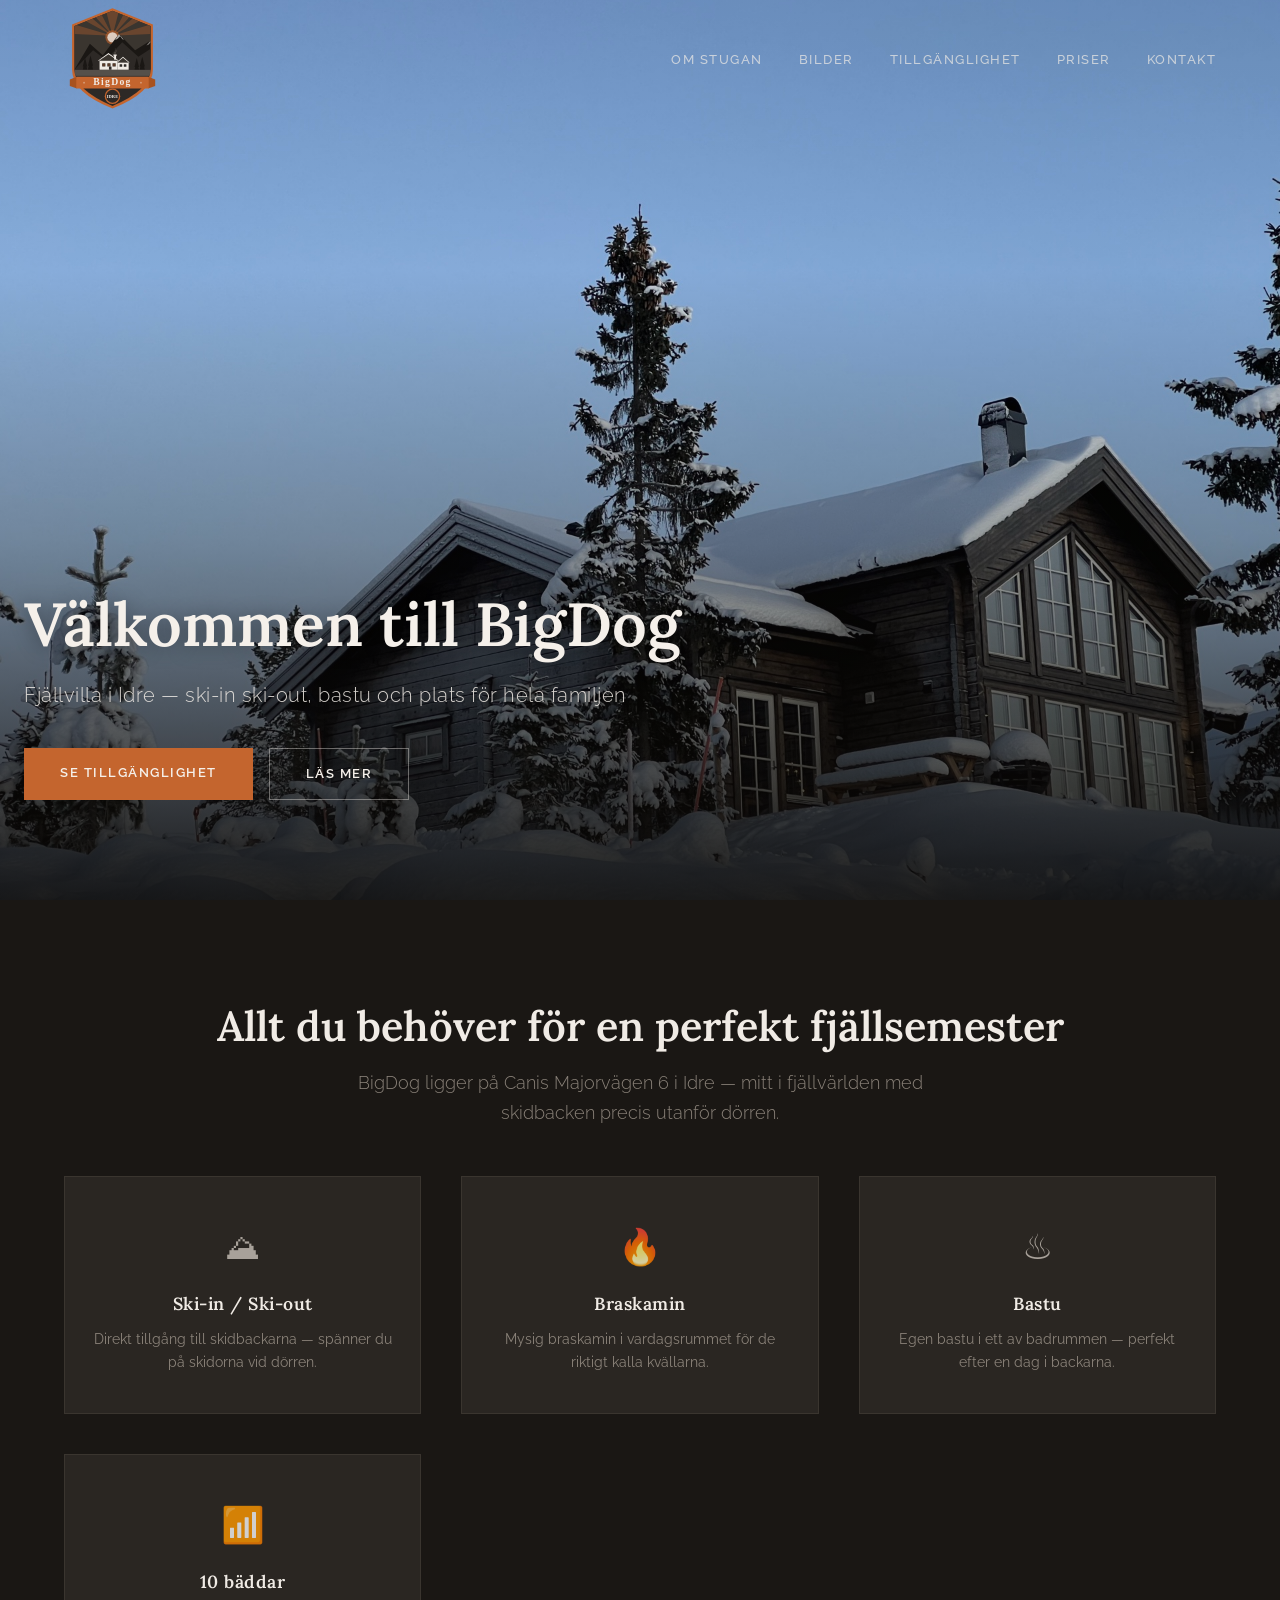
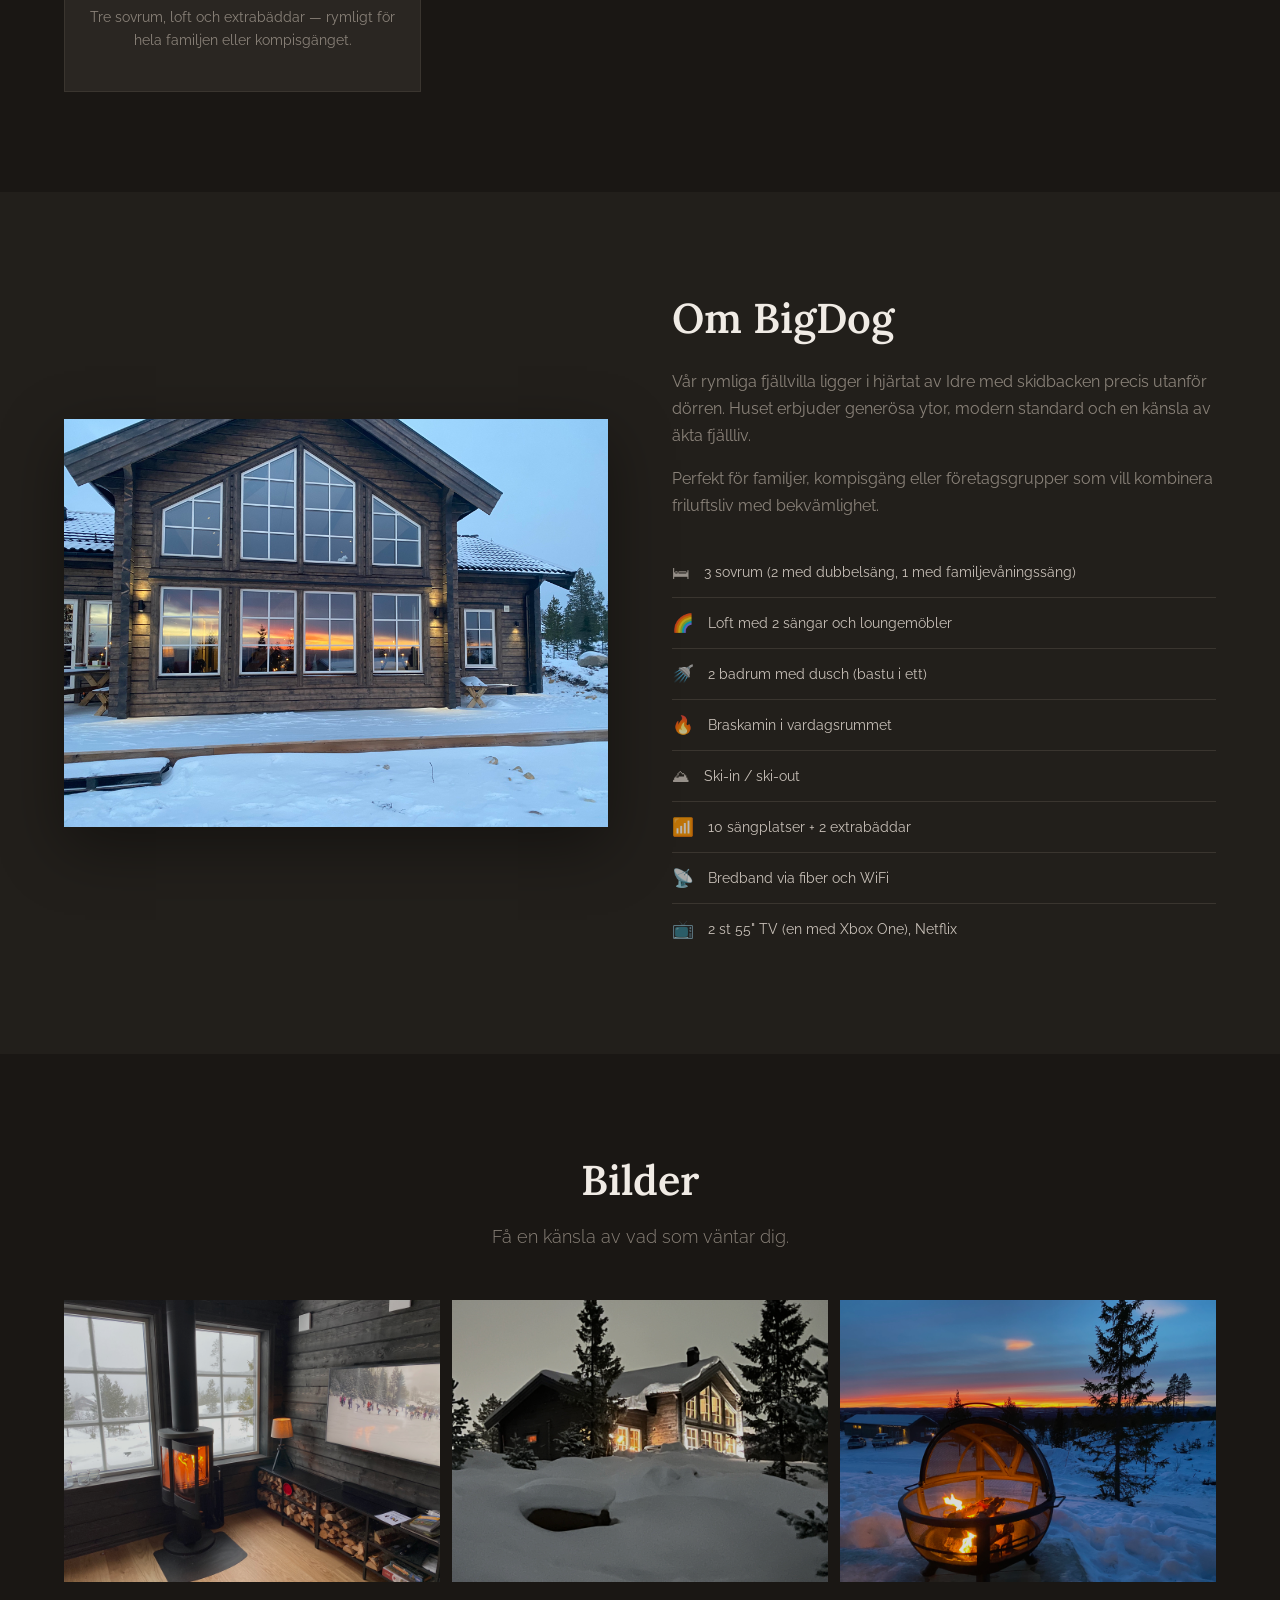
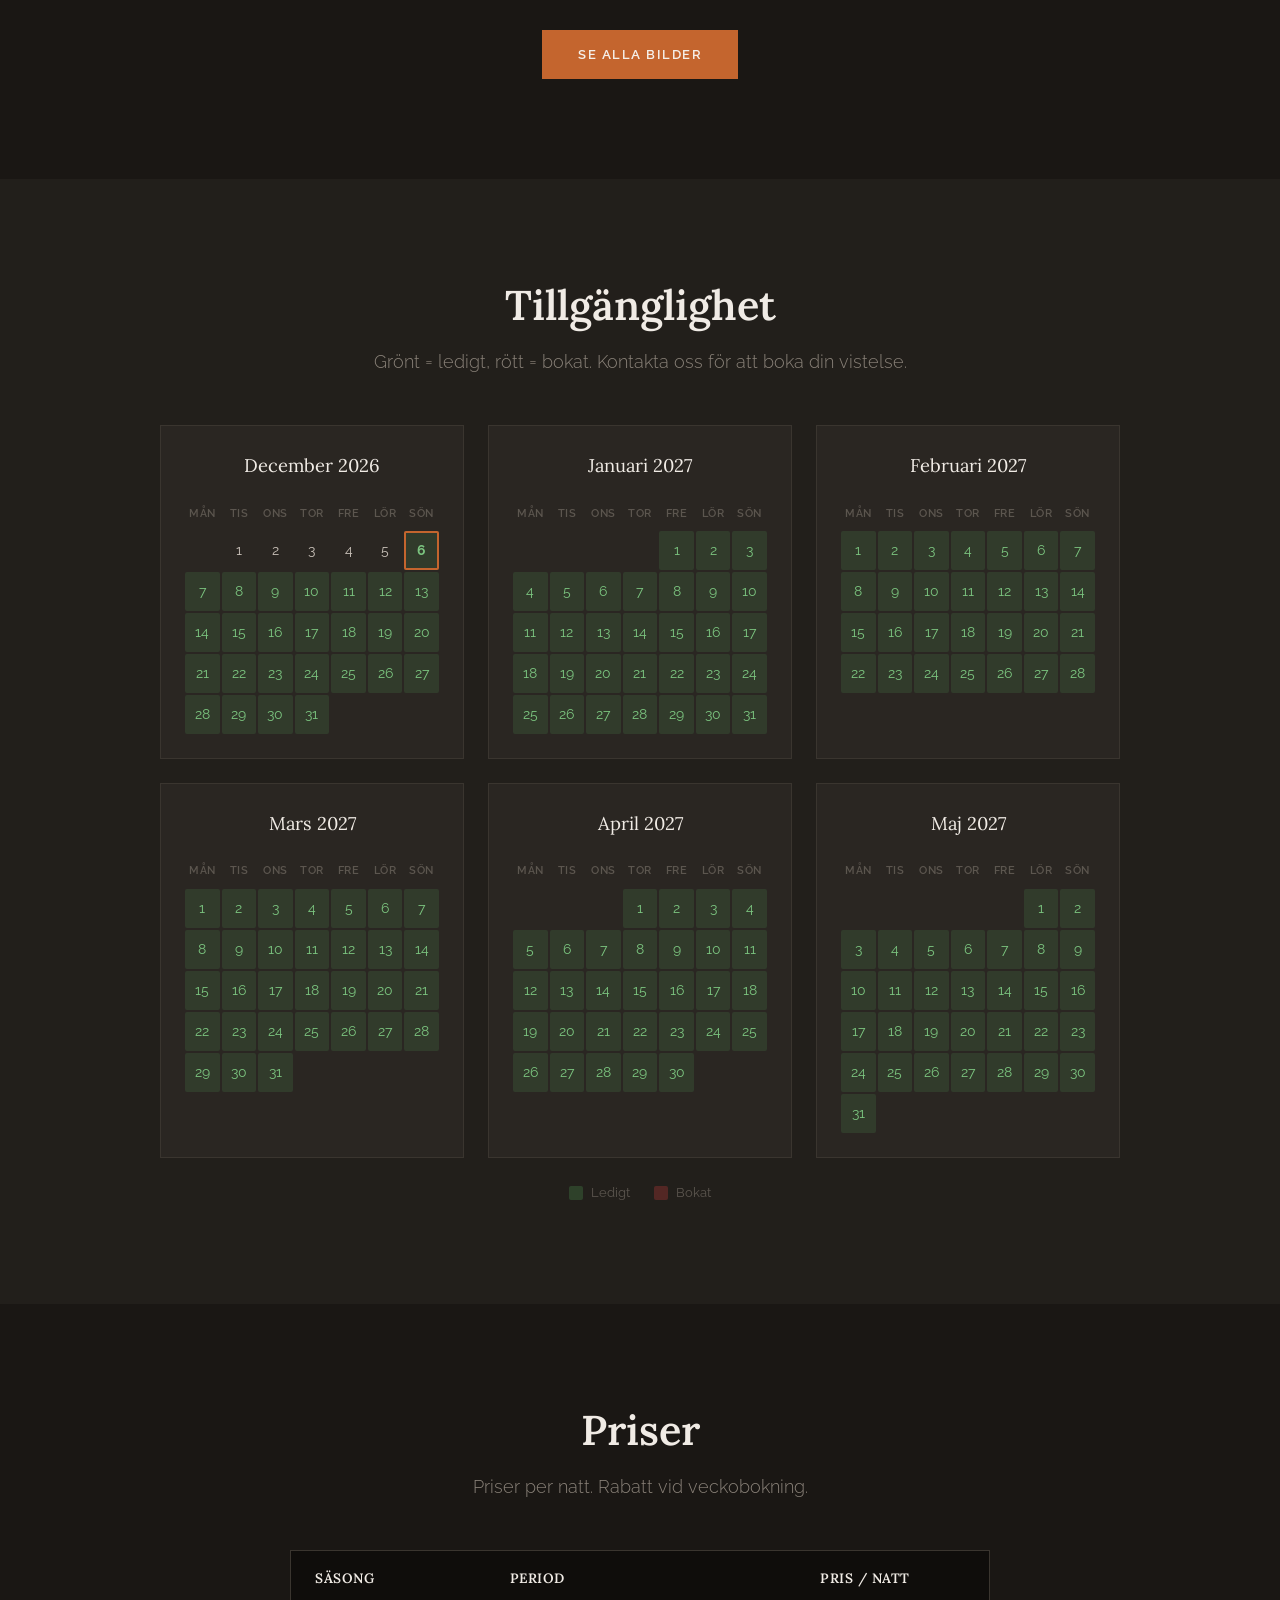
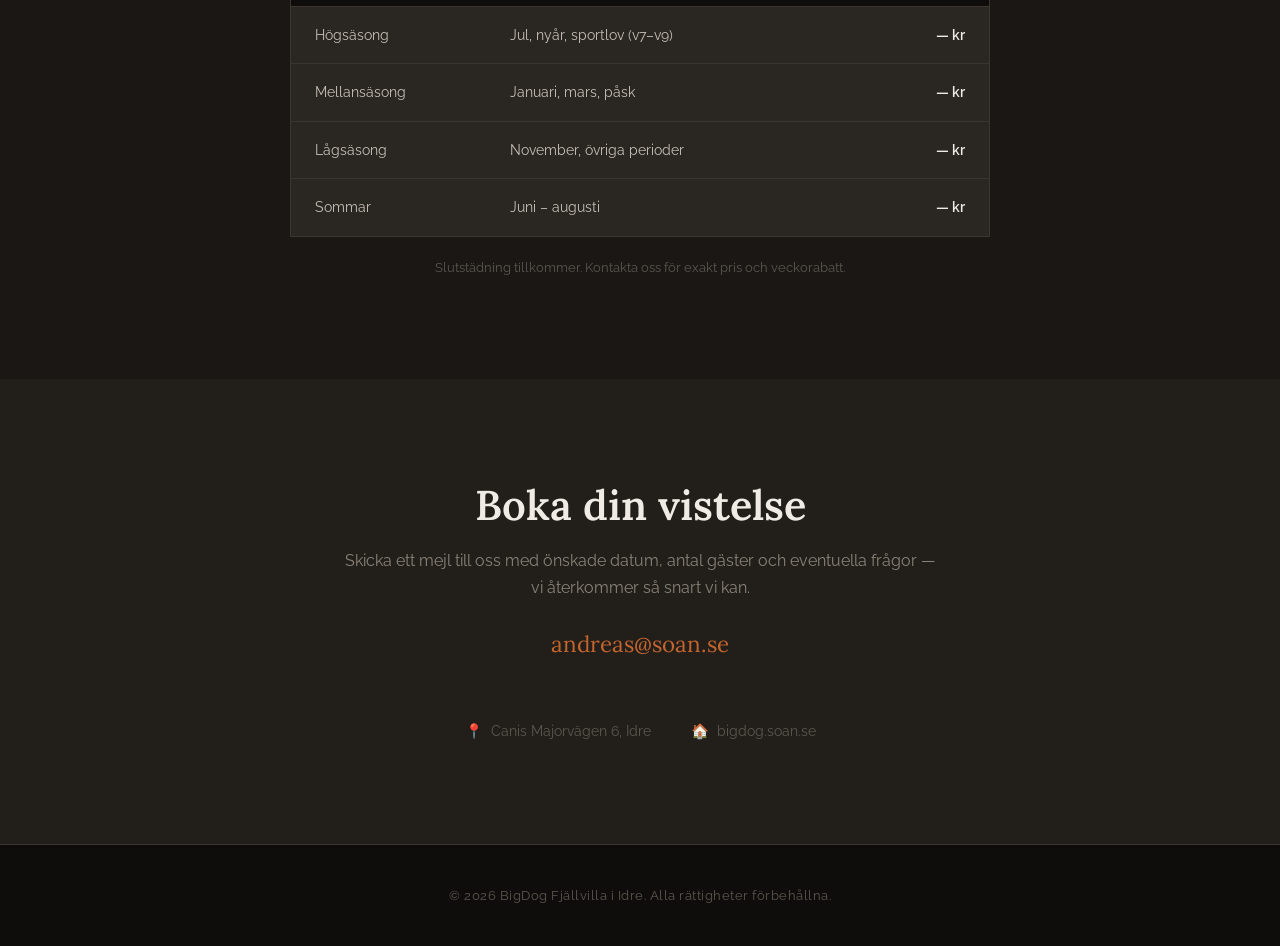
==== commit 7afd3940: "Hero slideshow, expanded gallery, remove photos with people - Replace triptych hero with full-screen" ====
--- a/index.html
+++ b/index.html
@@ -33,10 +33,10 @@
 
   <!-- ===== HERO ===== -->
   <section class="hero">
-    <div class="hero-triptych">
-      <div class="hero-panel" style="background-image:url('pictures/gallery-13.jpg')"></div>
-      <div class="hero-panel hero-panel--main" style="background-image:url('pictures/gallery-7.jpg')"></div>
-      <div class="hero-panel" style="background-image:url('pictures/gallery-8.jpg')"></div>
+    <div class="hero-slideshow">
+      <div class="hero-slide active" style="background-image:url('pictures/gallery-13.jpg')"></div>
+      <div class="hero-slide" style="background-image:url('pictures/gallery-7.jpg')"></div>
+      <div class="hero-slide" style="background-image:url('pictures/gallery-8.jpg')"></div>
     </div>
     <div class="hero-overlay"></div>
     <div class="hero-content">
--- a/css/style.css
+++ b/css/style.css
@@ -171,20 +171,21 @@
   color: var(--color-white);
   overflow: hidden;
 }
-.hero-triptych {
+.hero-slideshow {
   position: absolute;
   inset: 0;
-  display: grid;
-  grid-template-columns: 1fr 1.4fr 1fr;
-  gap: 3px;
   z-index: -2;
 }
-.hero-panel {
+.hero-slide {
+  position: absolute;
+  inset: 0;
   background-size: cover;
   background-position: center;
-}
-.hero-panel--main {
-  background-position: center 30%;
+  opacity: 0;
+  transition: opacity 1.5s ease-in-out;
+}
+.hero-slide.active {
+  opacity: 1;
 }
 .hero-overlay {
   position: absolute;
@@ -634,12 +635,6 @@
 
   .section { padding: 72px 0; }
   .hero-content { padding-bottom: 60px; }
-  .hero-triptych {
-    grid-template-columns: 1fr;
-  }
-  .hero-panel:not(.hero-panel--main) {
-    display: none;
-  }
 }
 
 @media (max-width: 480px) {
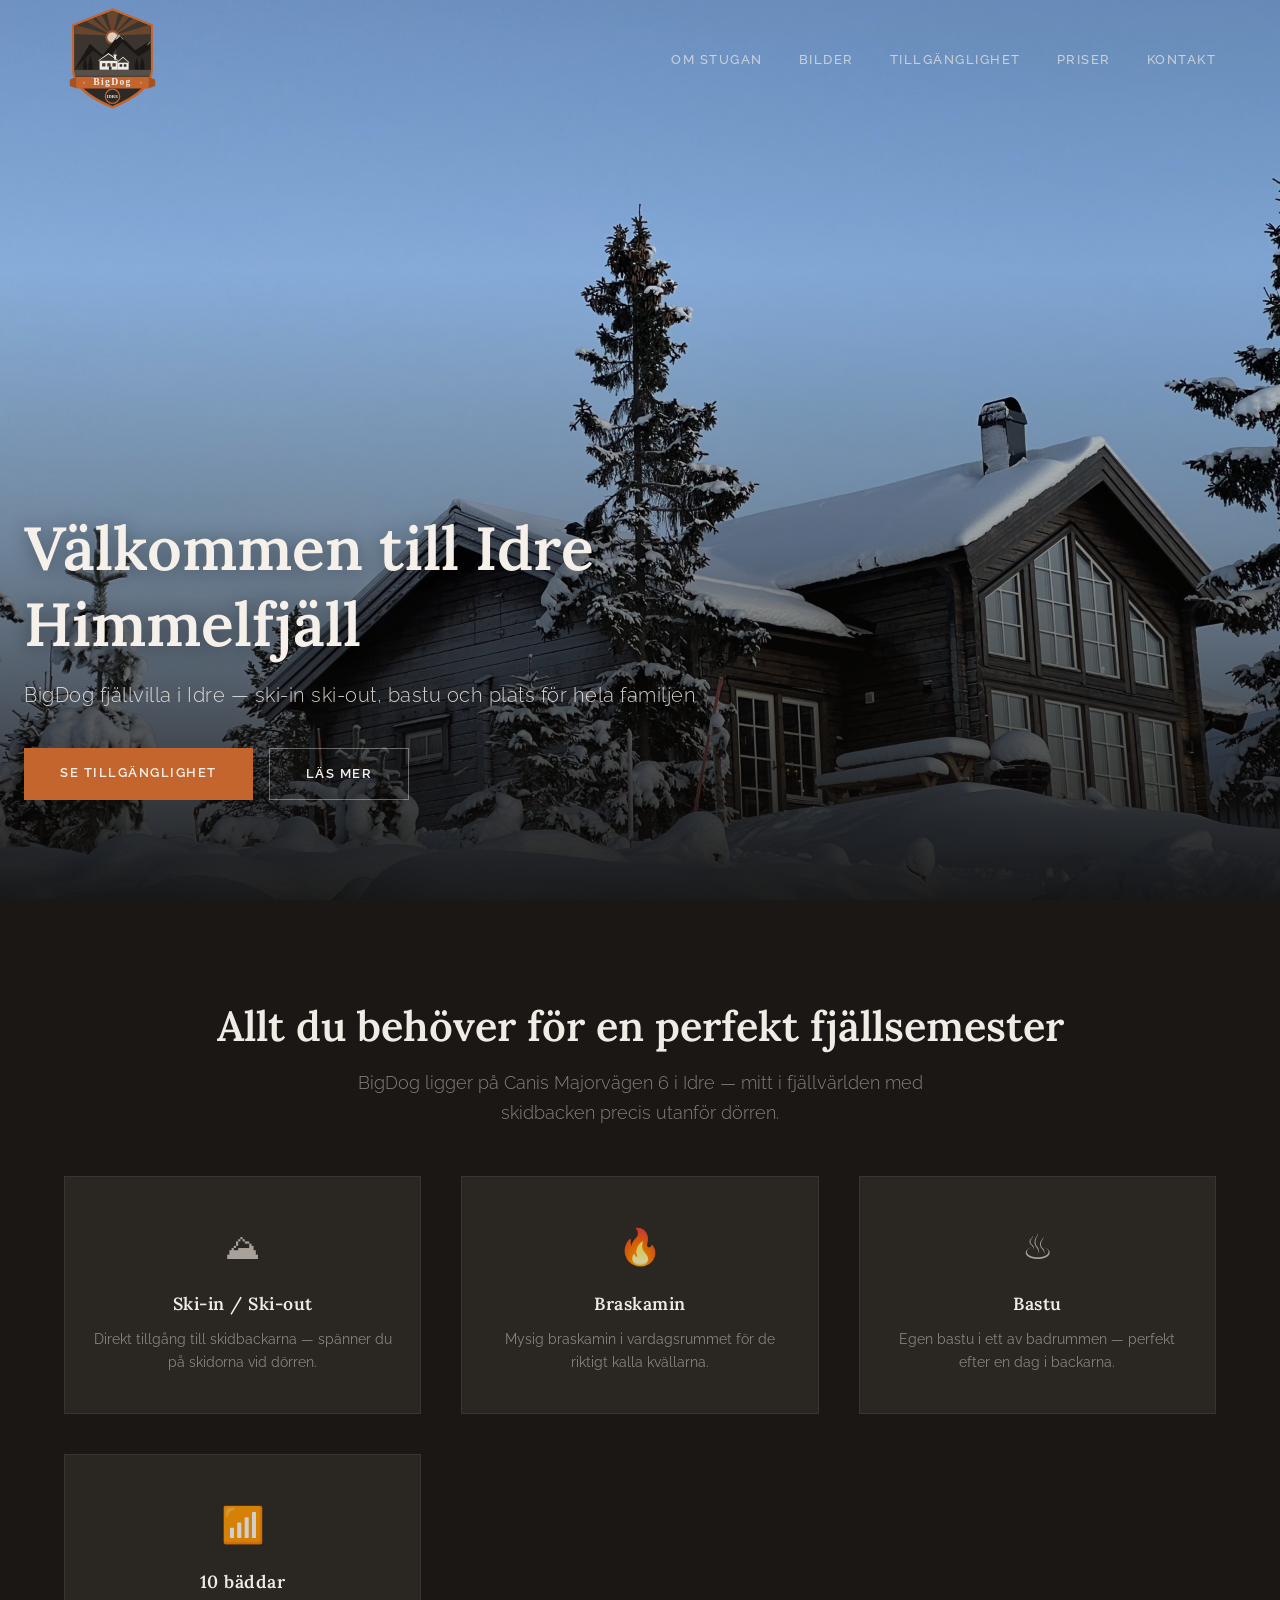
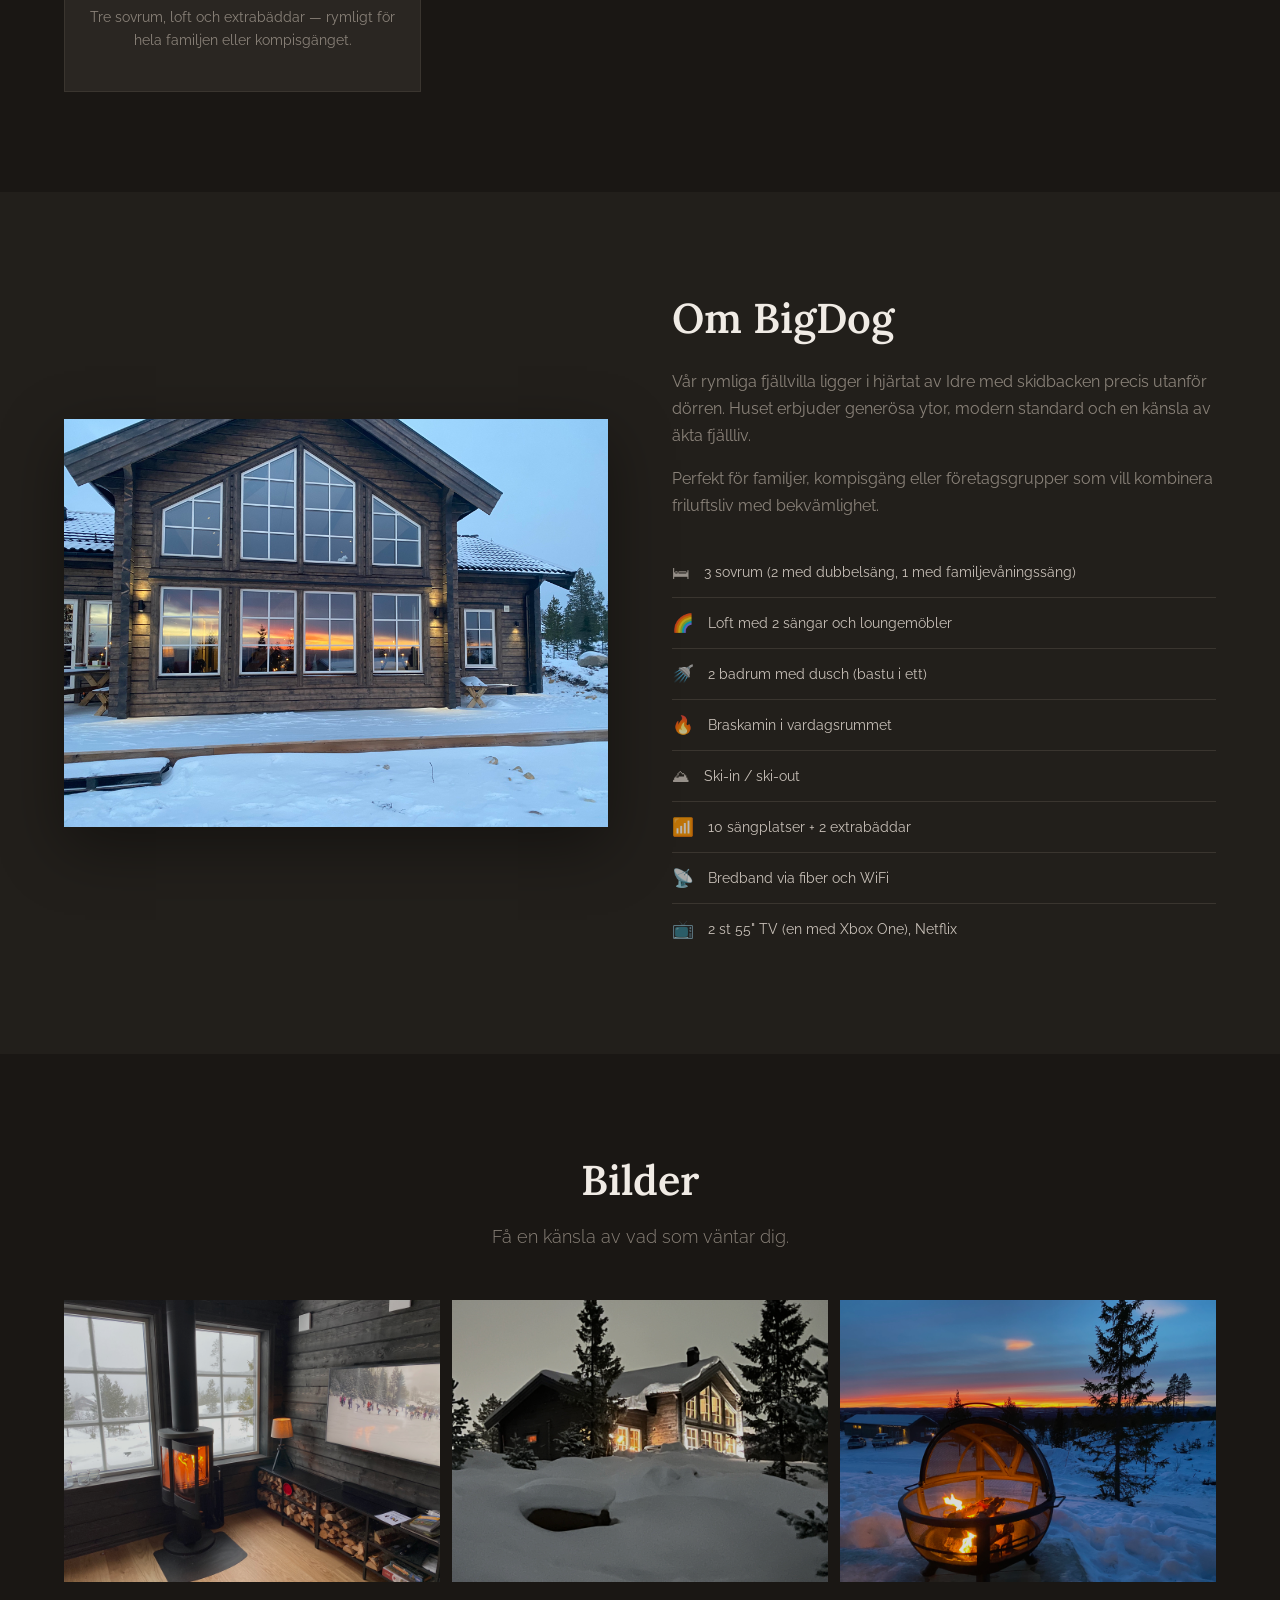
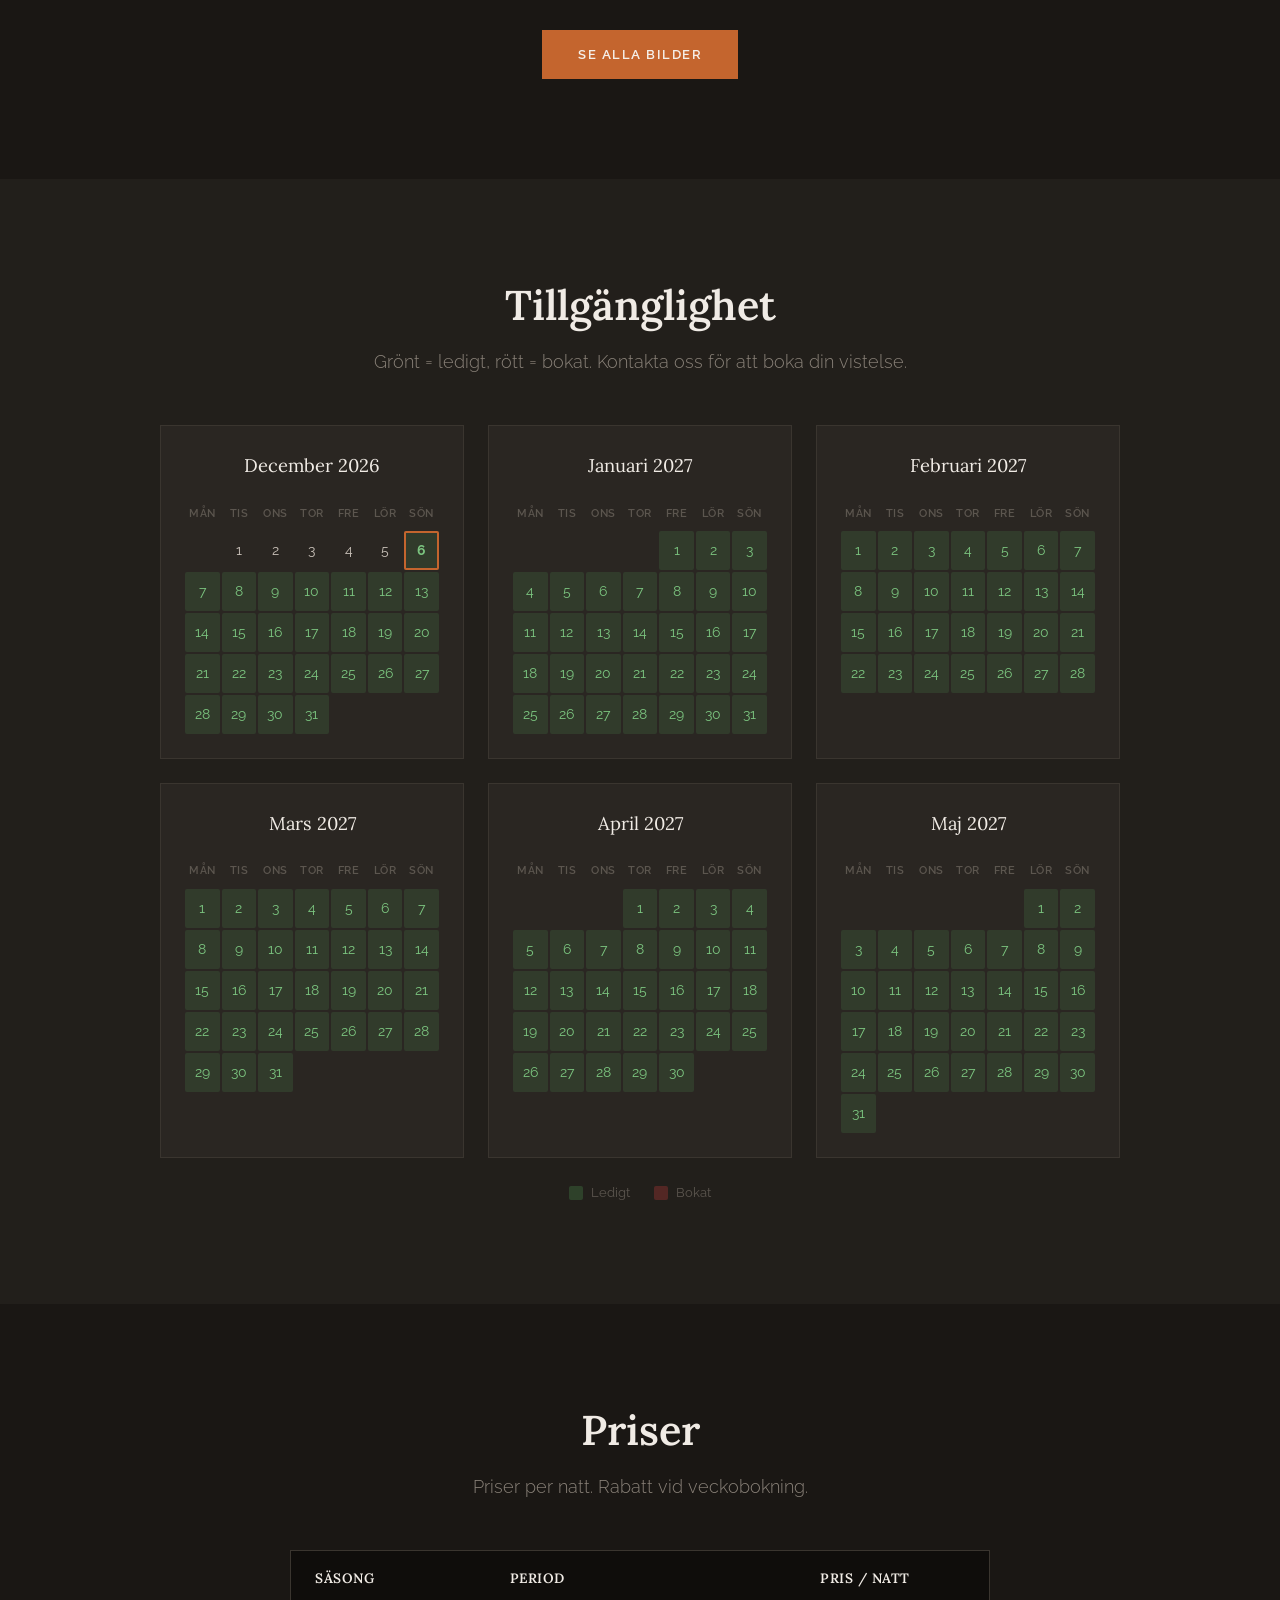
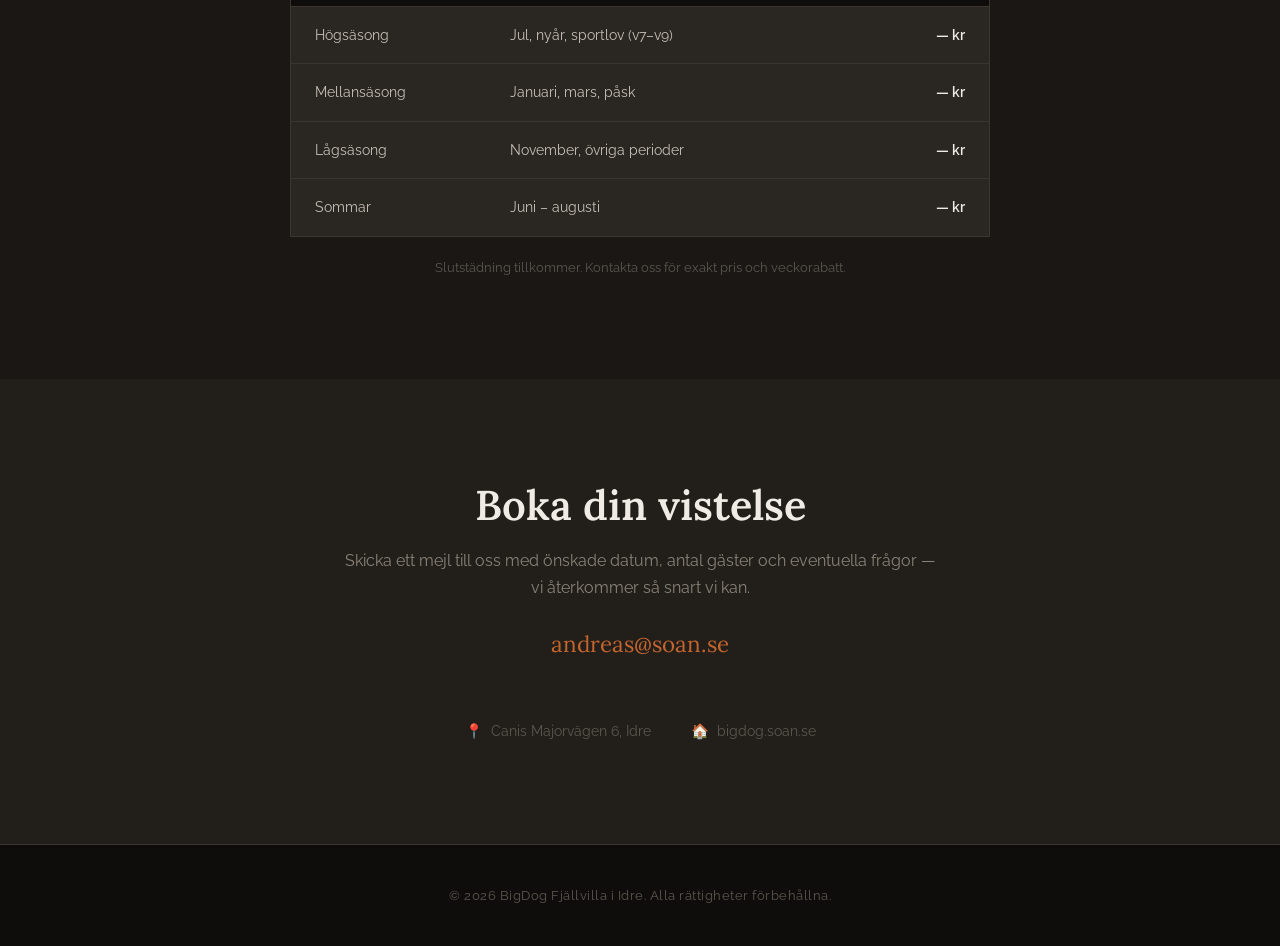
==== commit efa9b658: "Update hero heading to Idre Himmelfjäll, BigDog in subheading Co-Authored-By: Claude Opus 4.6 (1M co" ====
--- a/index.html
+++ b/index.html
@@ -40,8 +40,8 @@
     </div>
     <div class="hero-overlay"></div>
     <div class="hero-content">
-      <h1>Välkommen till BigDog</h1>
-      <p class="tagline">Fjällvilla i Idre — ski-in ski-out, bastu och plats för hela familjen</p>
+      <h1>Välkommen till Idre Himmelfjäll</h1>
+      <p class="tagline">BigDog fjällvilla i Idre — ski-in ski-out, bastu och plats för hela familjen</p>
       <div class="hero-buttons">
         <a href="#kalender" class="btn btn-primary">Se tillgänglighet</a>
         <a href="#om" class="btn btn-outline">Läs mer</a>
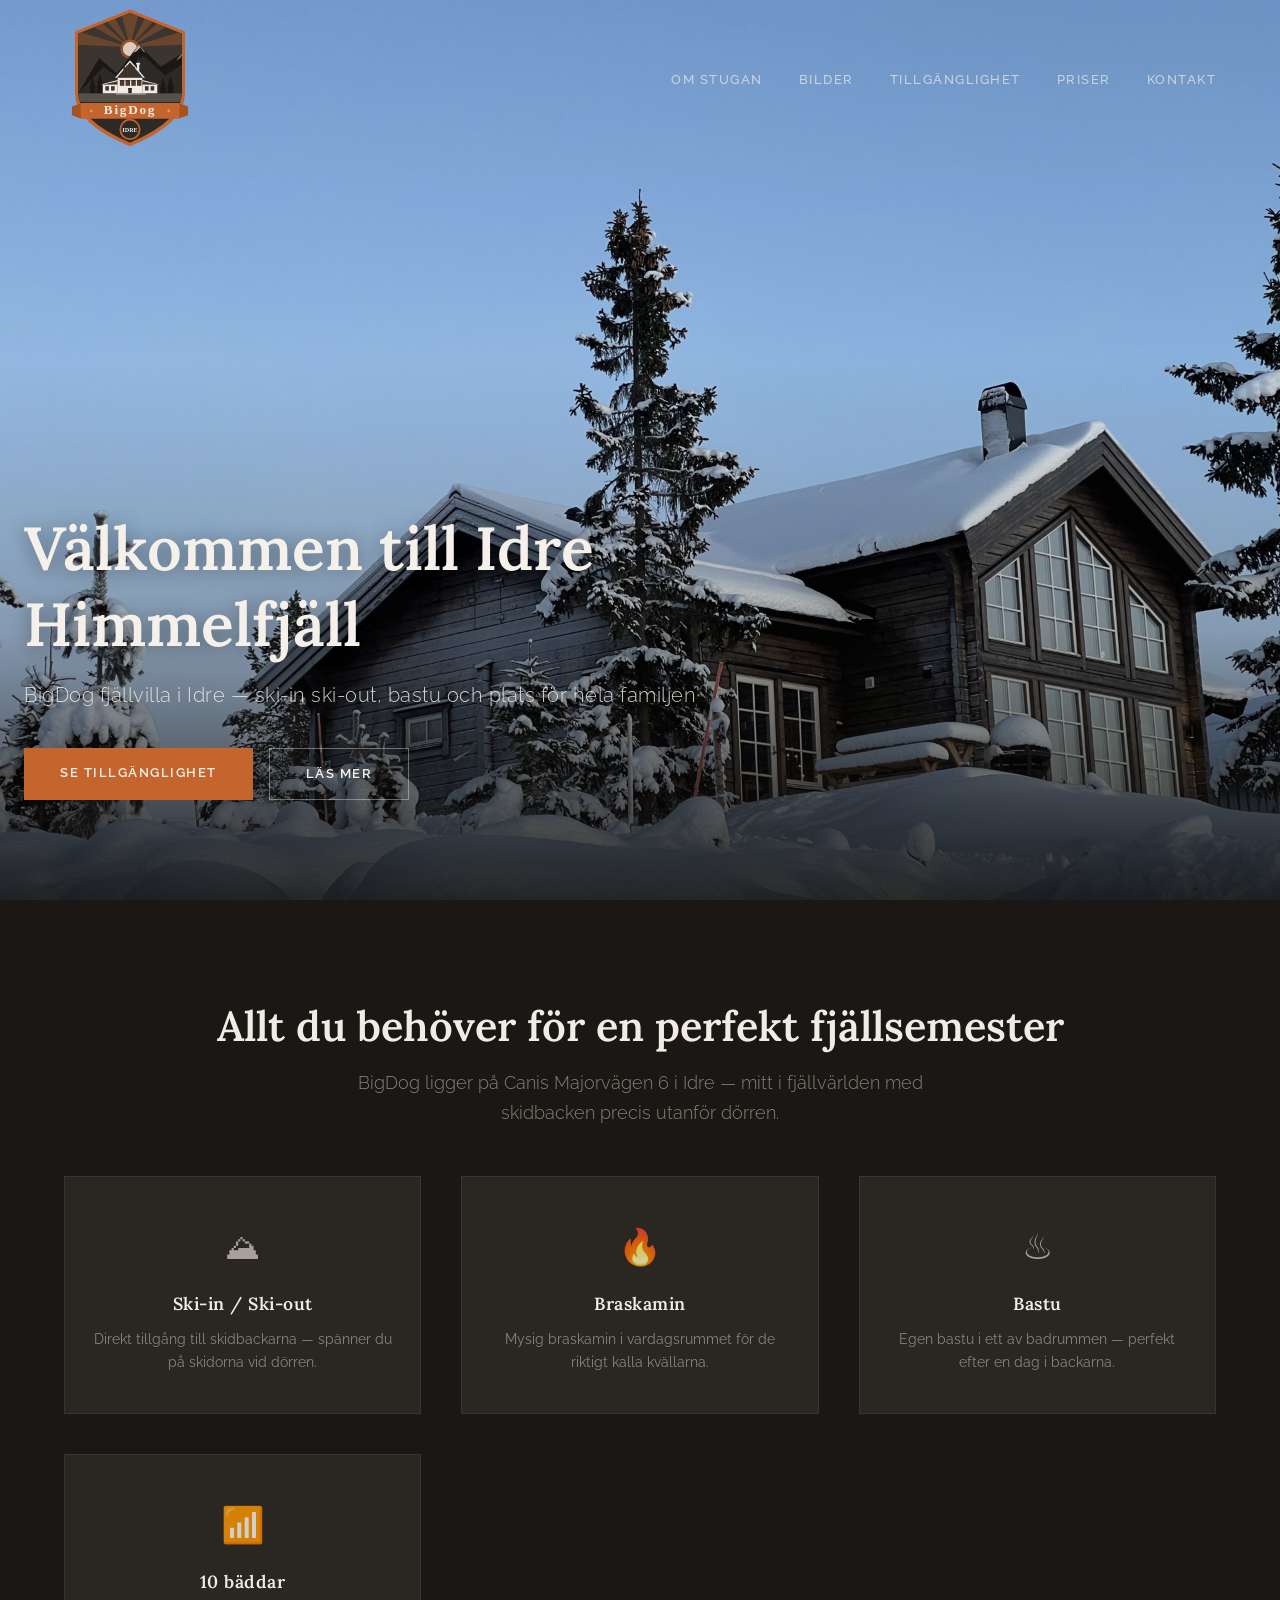
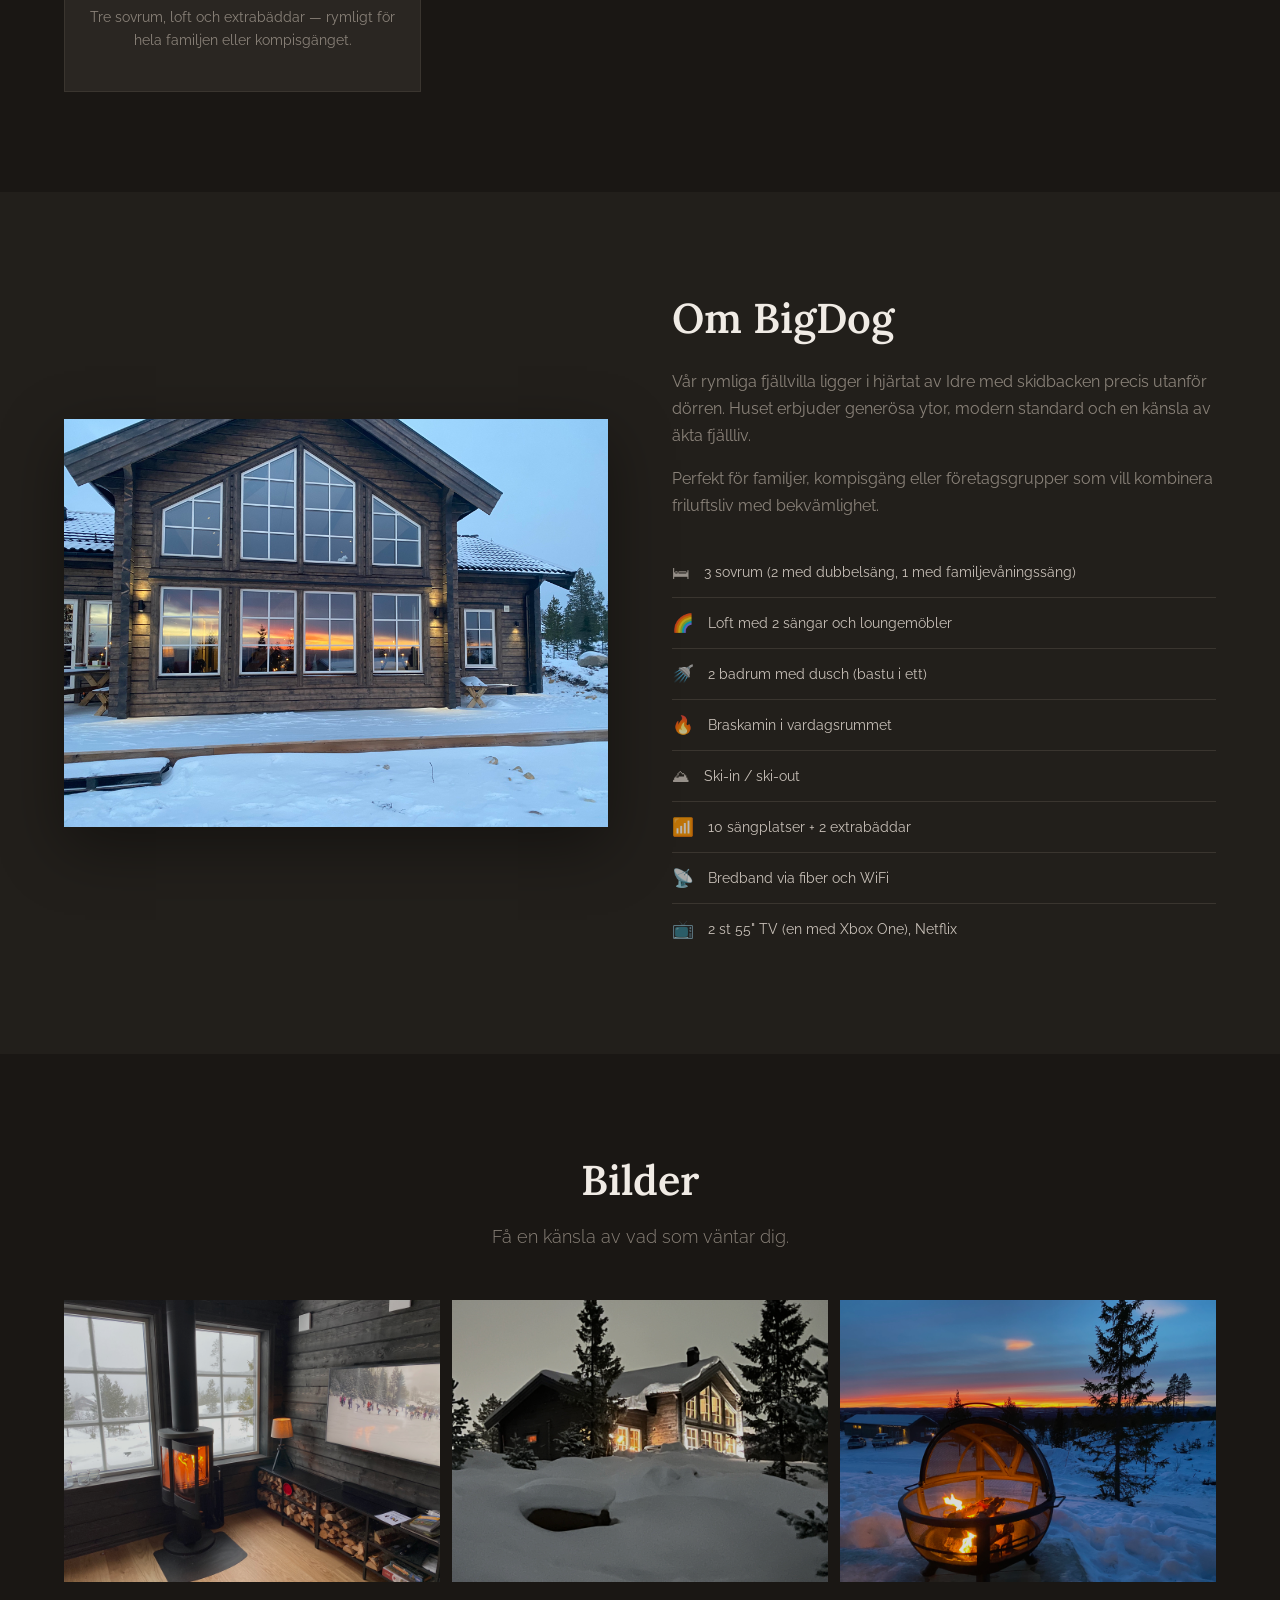
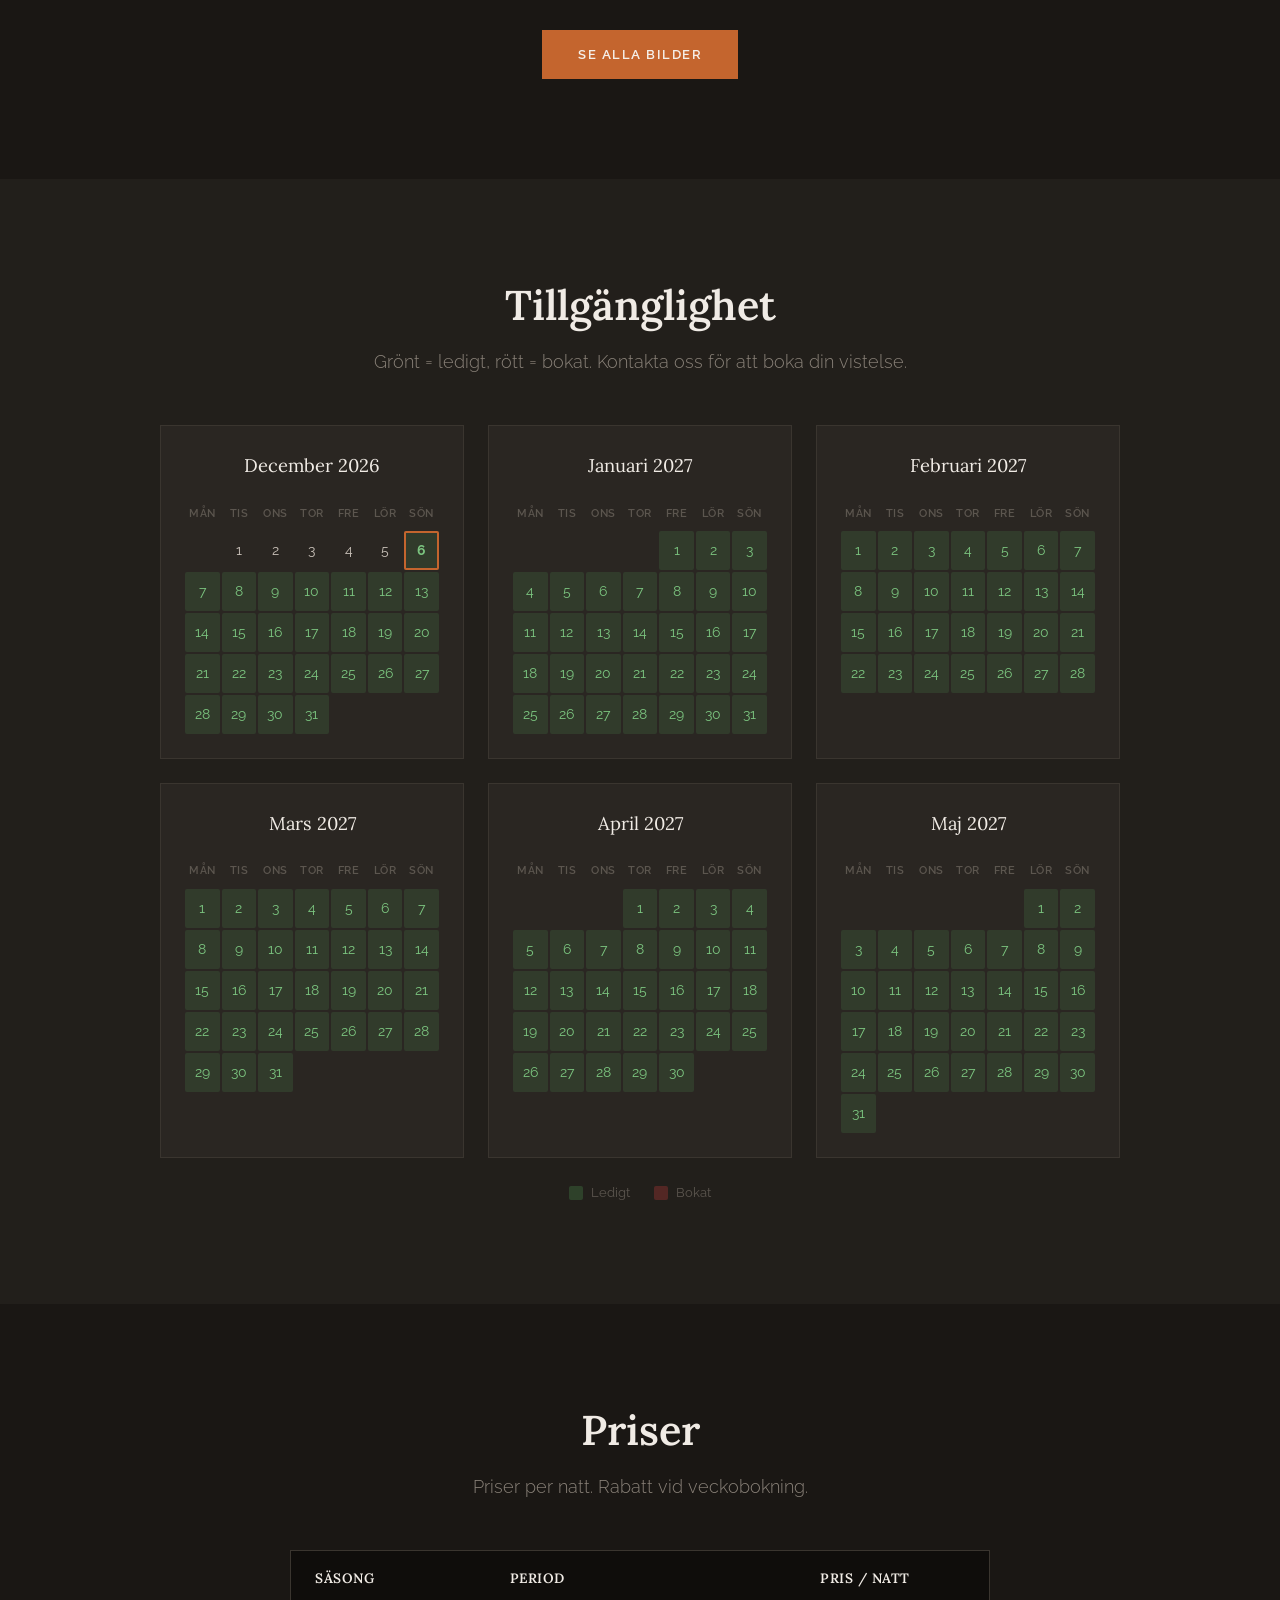
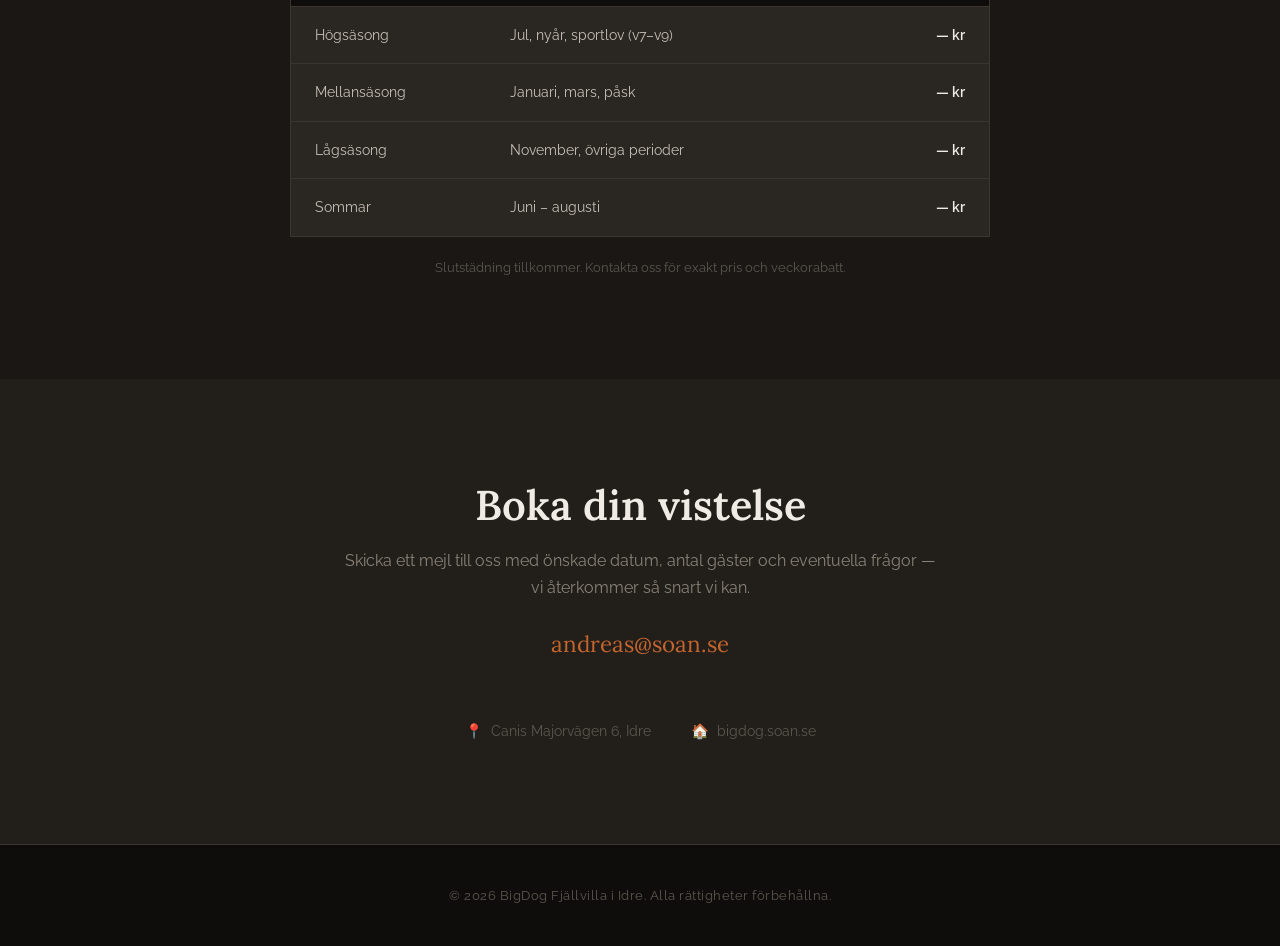
==== commit f89be7b9: "Bigger logo with blueprint-accurate cabin, hero slideshow, new photos - Logo: 150px, cabin matches h" ====
--- a/index.html
+++ b/index.html
@@ -34,7 +34,7 @@
   <!-- ===== HERO ===== -->
   <section class="hero">
     <div class="hero-slideshow">
-      <div class="hero-slide active" style="background-image:url('pictures/gallery-13.jpg')"></div>
+      <div class="hero-slide hero-slide--house active" style="background-image:url('pictures/gallery-13.jpg')"></div>
       <div class="hero-slide" style="background-image:url('pictures/gallery-7.jpg')"></div>
       <div class="hero-slide" style="background-image:url('pictures/gallery-8.jpg')"></div>
     </div>
--- a/css/style.css
+++ b/css/style.css
@@ -26,7 +26,7 @@
   --font-body:    'Raleway', 'Segoe UI', sans-serif;
 
   --max-width:    1200px;
-  --header-h:     120px;
+  --header-h:     160px;
 }
 
 /* --- Reset --- */
@@ -98,7 +98,7 @@
   gap: 12px;
   text-decoration: none;
 }
-.logo-badge { height: 110px; width: auto; }
+.logo-badge { height: 150px; width: auto; }
 .logo-text {
   /* Hidden — badge logo already contains the name */
   position: absolute;
@@ -187,15 +187,18 @@
 .hero-slide.active {
   opacity: 1;
 }
+.hero-slide--house {
+  background-position: center 75% !important;
+}
 .hero-overlay {
   position: absolute;
   inset: 0;
   background: linear-gradient(
     to top,
-    rgba(10, 8, 6, 0.9) 0%,
-    rgba(10, 8, 6, 0.35) 40%,
-    rgba(10, 8, 6, 0.08) 70%,
-    rgba(10, 8, 6, 0.15) 100%
+    rgba(10, 8, 6, 0.85) 0%,
+    rgba(10, 8, 6, 0.25) 30%,
+    rgba(10, 8, 6, 0.05) 60%,
+    rgba(10, 8, 6, 0.1) 100%
   );
   z-index: -1;
 }
